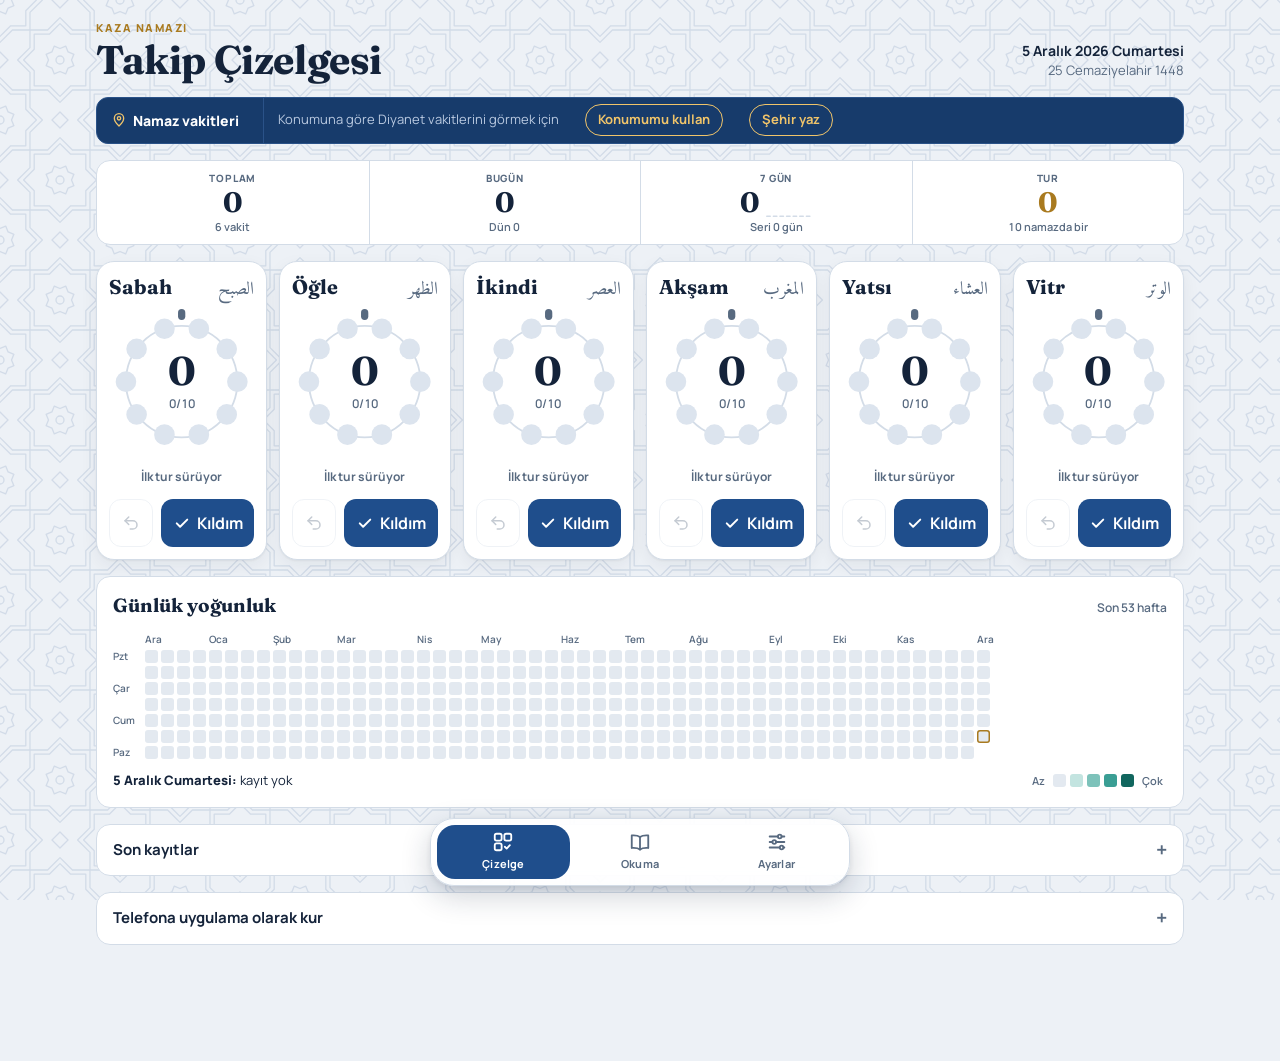
==== index.html @ 29c16f35 "Kaza namazı ve okuma takip çizelgesi (PWA) Vakit kartları, tesbih turları, ısı haritası, Diyanet vak" ====
<!doctype html>
<html lang="tr">
<head>
<meta charset="utf-8">
<meta name="viewport" content="width=device-width, initial-scale=1, viewport-fit=cover">
<link rel="manifest" href="manifest.webmanifest">
<meta name="theme-color" content="#EDF1F6" media="(prefers-color-scheme: light)">
<meta name="theme-color" content="#0B1422" media="(prefers-color-scheme: dark)">
<link rel="icon" href="icons/icon-192.png">
<link rel="apple-touch-icon" href="icons/apple-touch-icon.png">
<meta name="mobile-web-app-capable" content="yes">
<meta name="apple-mobile-web-app-capable" content="yes">
<meta name="apple-mobile-web-app-status-bar-style" content="default">
<meta name="apple-mobile-web-app-title" content="Kaza Takip">
<style>
  :root { color-scheme: light; padding-top: env(safe-area-inset-top, 0px); padding-bottom: env(safe-area-inset-bottom, 0px); }
  body { margin: 0; }
  img { max-width: 100%; }
  [hidden] { display: none !important; }
</style>
</head>
<body><title>Takip Çizelgesi</title>
<meta name="claude:viewport-fit-sides" content="cover">
<link rel="preconnect" href="https://fonts.googleapis.com">
<link rel="preconnect" href="https://fonts.gstatic.com" crossorigin>
<link rel="stylesheet" href="https://fonts.googleapis.com/css2?family=Amiri:wght@400;700&family=Fraunces:opsz,wght@9..144,500;9..144,700&family=Manrope:wght@400;600;700;800&display=swap">
<style>
  /* Layout: Selçuklu yıldız örgülü zemin; başlık, vakit bandı, gösterge kutuları, vakit kartları, takvim ısı haritası. */
  :root {
    --bg: #EDF1F6;
    --surface: #FFFFFF;
    --ink: #14233A;
    --muted: #586A80;
    --line: #D3DCE7;
    --lapis: #1F4E8C;
    --on-lapis: #FFFFFF;
    --turq: #17867C;
    --gold: #A97A1F;
    --gold-soft: #F5EAD1;
    --bead: #DCE4EE;
    --danger: #B3362B;
    --motif: rgba(31, 78, 140, .13);
    --band-bg: #173B6B;
    --band-fg: #FFFFFF;
    --band-muted: #B9C9E0;
    --band-accent: #F0C46A;
    --band-line: #2A5288;
    --band-warn: #FFB4A8;
    --h0: #E3E9F0;
    --h1: #C3E4E0;
    --h2: #7DC2BA;
    --h3: #3A9E94;
    --h4: #11665E;
    --shadow: 0 1px 2px rgba(20, 35, 58, .06), 0 6px 18px rgba(20, 35, 58, .06);
    --nav-bg: rgba(255, 255, 255, .86);
    --nav-shadow: 0 10px 30px rgba(20, 35, 58, .20), 0 2px 6px rgba(20, 35, 58, .08);
    --f-display: "Fraunces", Georgia, "Times New Roman", serif;
    --f-body: "Manrope", system-ui, -apple-system, "Segoe UI", Roboto, sans-serif;
    --f-ar: "Amiri", "Geeza Pro", "Traditional Arabic", serif;
  }
  @media (prefers-color-scheme: dark) {
    :root:not([data-theme="light"]) {
      --bg: #0B1422; --surface: #132038; --ink: #E7EDF5; --muted: #93A4BA; --line: #243451;
      --lapis: #78A6EA; --on-lapis: #0B1422; --turq: #4CC3B5; --gold: #E3B65C; --gold-soft: #3A2E15;
      --bead: #223150; --danger: #F07A6E; --motif: rgba(227, 182, 92, .10);
      --band-bg: #0F1D33; --band-fg: #E7EDF5; --band-muted: #93A4BA; --band-accent: #E3B65C; --band-line: #243451; --band-warn: #F49A8F;
      --h0: #1A2943; --h1: #1D4A55; --h2: #26727A; --h3: #3A9E9C; --h4: #5FD6C7;
      --shadow: 0 1px 2px rgba(0,0,0,.3);
      --nav-bg: rgba(19, 32, 56, .88); --nav-shadow: 0 10px 30px rgba(0, 0, 0, .55);
      color-scheme: dark;
    }
  }
  :root[data-theme="dark"] {
    --bg: #0B1422; --surface: #132038; --ink: #E7EDF5; --muted: #93A4BA; --line: #243451;
    --lapis: #78A6EA; --on-lapis: #0B1422; --turq: #4CC3B5; --gold: #E3B65C; --gold-soft: #3A2E15;
    --bead: #223150; --danger: #F07A6E; --motif: rgba(227, 182, 92, .10);
    --band-bg: #0F1D33; --band-fg: #E7EDF5; --band-muted: #93A4BA; --band-accent: #E3B65C; --band-line: #243451; --band-warn: #F49A8F;
    --h0: #1A2943; --h1: #1D4A55; --h2: #26727A; --h3: #3A9E9C; --h4: #5FD6C7;
    --shadow: 0 1px 2px rgba(0,0,0,.3);
    --nav-bg: rgba(19, 32, 56, .88); --nav-shadow: 0 10px 30px rgba(0, 0, 0, .55);
    color-scheme: dark;
  }

  * { box-sizing: border-box; }
  html, body { background: var(--bg); }
  body {
    color: var(--ink);
    font-family: var(--f-body);
    font-size: 15px;
    line-height: 1.5;
    -webkit-tap-highlight-color: transparent;
  }
  /* Selçuklu sekiz kollu yıldız örgüsü: desen maske, rengi tema token'ından gelir */
  body::after {
    content: "";
    position: fixed;
    inset: 0;
    z-index: 0;
    pointer-events: none;
    background: var(--motif);
    -webkit-mask-image: url("data:image/svg+xml,%3Csvg xmlns='http://www.w3.org/2000/svg' width='120' height='120' viewBox='0 0 120 120'%3E%3Cdefs%3E%3Cg fill='none' stroke='%23000' stroke-width='1.3' stroke-linejoin='round'%3E%3Cg id='s'%3E%3Cpath d='M42.4 0L30 12.4L30 30L12.4 30L0 42.4L-12.4 30L-30 30L-30 12.4L-42.4 0L-30 -12.4L-30 -30L-12.4 -30L0 -42.4L12.4 -30L30 -30L30 -12.4Z'/%3E%3Cpath d='M36.4 0L25.8 10.7L25.8 25.8L10.7 25.8L0 36.4L-10.7 25.8L-25.8 25.8L-25.8 10.7L-36.4 0L-25.8 -10.7L-25.8 -25.8L-10.7 -25.8L0 -36.4L10.7 -25.8L25.8 -25.8L25.8 -10.7Z'/%3E%3Cpath d='M13.9 5.7L8.1 8.1L5.7 13.9L0 11.5L-5.7 13.9L-8.1 8.1L-13.9 5.7L-11.5 0L-13.9 -5.7L-8.1 -8.1L-5.7 -13.9L0 -11.5L5.7 -13.9L8.1 -8.1L13.9 -5.7L11.5 0Z'/%3E%3Ccircle r='4'/%3E%3C/g%3E%3Cpath id='c' d='M0 -8L8 0L0 8L-8 0Z'/%3E%3C/g%3E%3C/defs%3E%3Cg fill='none' stroke='%23000' stroke-width='1.3' stroke-linejoin='round'%3E%3Cuse href='%23s' x='60' y='60'/%3E%3Cuse href='%23s' x='0' y='0'/%3E%3Cuse href='%23s' x='120' y='0'/%3E%3Cuse href='%23s' x='0' y='120'/%3E%3Cuse href='%23s' x='120' y='120'/%3E%3Cuse href='%23c' x='60' y='0'/%3E%3Cuse href='%23c' x='0' y='60'/%3E%3Cuse href='%23c' x='120' y='60'/%3E%3Cuse href='%23c' x='60' y='120'/%3E%3C/g%3E%3C/svg%3E");
    mask-image: url("data:image/svg+xml,%3Csvg xmlns='http://www.w3.org/2000/svg' width='120' height='120' viewBox='0 0 120 120'%3E%3Cdefs%3E%3Cg fill='none' stroke='%23000' stroke-width='1.3' stroke-linejoin='round'%3E%3Cg id='s'%3E%3Cpath d='M42.4 0L30 12.4L30 30L12.4 30L0 42.4L-12.4 30L-30 30L-30 12.4L-42.4 0L-30 -12.4L-30 -30L-12.4 -30L0 -42.4L12.4 -30L30 -30L30 -12.4Z'/%3E%3Cpath d='M36.4 0L25.8 10.7L25.8 25.8L10.7 25.8L0 36.4L-10.7 25.8L-25.8 25.8L-25.8 10.7L-36.4 0L-25.8 -10.7L-25.8 -25.8L-10.7 -25.8L0 -36.4L10.7 -25.8L25.8 -25.8L25.8 -10.7Z'/%3E%3Cpath d='M13.9 5.7L8.1 8.1L5.7 13.9L0 11.5L-5.7 13.9L-8.1 8.1L-13.9 5.7L-11.5 0L-13.9 -5.7L-8.1 -8.1L-5.7 -13.9L0 -11.5L5.7 -13.9L8.1 -8.1L13.9 -5.7L11.5 0Z'/%3E%3Ccircle r='4'/%3E%3C/g%3E%3Cpath id='c' d='M0 -8L8 0L0 8L-8 0Z'/%3E%3C/g%3E%3C/defs%3E%3Cg fill='none' stroke='%23000' stroke-width='1.3' stroke-linejoin='round'%3E%3Cuse href='%23s' x='60' y='60'/%3E%3Cuse href='%23s' x='0' y='0'/%3E%3Cuse href='%23s' x='120' y='0'/%3E%3Cuse href='%23s' x='0' y='120'/%3E%3Cuse href='%23s' x='120' y='120'/%3E%3Cuse href='%23c' x='60' y='0'/%3E%3Cuse href='%23c' x='0' y='60'/%3E%3Cuse href='%23c' x='120' y='60'/%3E%3Cuse href='%23c' x='60' y='120'/%3E%3C/g%3E%3C/svg%3E");
    -webkit-mask-size: 120px 120px;
    mask-size: 120px 120px;
    -webkit-mask-repeat: repeat;
    mask-repeat: repeat;
  }
  .wrap {
    position: relative;
    z-index: 1;
    max-width: 1120px;
    margin: 0 auto;
    padding-block: 20px calc(116px + env(safe-area-inset-bottom, 0px));
    padding-left: max(16px, env(safe-area-inset-left, 0px));
    padding-right: max(16px, env(safe-area-inset-right, 0px));
    display: grid;
    gap: 16px;
  }
  .screen { display: grid; gap: 16px; min-width: 0; animation: screenIn .22s ease-out; }
  @keyframes screenIn { from { opacity: 0; transform: translateY(6px); } to { opacity: 1; transform: none; } }
  .sheet {
    background: var(--surface);
    border: 1px solid var(--line);
    border-radius: 16px;
    padding: 16px;
    display: grid;
    gap: 12px;
    min-width: 0;
  }
  .grp { margin: 6px 4px -4px; font-size: 12px; font-weight: 800; letter-spacing: .1em; text-transform: uppercase; color: var(--muted); }

  /* Okuma */
  .rd-stack { display: grid; gap: 16px; min-width: 0; }
  .rd-hero-top { display: flex; justify-content: space-between; align-items: center; gap: 8px; flex-wrap: wrap; }
  .rd-hero .pill { background: transparent; color: var(--band-accent); box-shadow: inset 0 0 0 1px var(--band-accent); }
  .rd-hero .pill.behind { color: var(--band-warn); box-shadow: inset 0 0 0 1px var(--band-warn); }
  .back {
    justify-self: start; display: inline-flex; align-items: center; gap: 4px;
    min-height: 40px; padding: 0 4px; margin-bottom: -8px;
    background: transparent; border: 0; color: var(--lapis); font-weight: 700; font-size: 15px;
  }
  .back svg { width: 18px; height: 18px; }
  .rd-cards { display: grid; gap: 12px; }
  @media (min-width: 720px) { .rd-cards { grid-template-columns: repeat(2, minmax(0, 1fr)); } }
  .rd-card {
    width: 100%; text-align: left;
    background: var(--surface); border: 1px solid var(--line); border-radius: 16px;
    padding: 14px 16px; display: grid; gap: 8px; box-shadow: var(--shadow); min-width: 0;
  }
  .rd-card .head { display: flex; justify-content: space-between; align-items: center; gap: 8px; min-width: 0; }
  .rd-card .name { font-family: var(--f-display); font-weight: 700; font-size: 18px; overflow: hidden; text-overflow: ellipsis; white-space: nowrap; min-width: 0; }
  .rd-card .today { font-weight: 800; font-size: 15px; }
  .rd-card .today.ok { color: var(--turq); }
  .rd-card .meta { font-size: 12px; color: var(--muted); font-weight: 600; font-variant-numeric: tabular-nums; }
  .pill.sm { font-size: 11px; padding: 3px 9px; }
  .rd-new { justify-content: center; min-height: 50px; }
  .top .pill { align-self: center; }
  .pill { display: inline-flex; align-items: center; gap: 6px; font-size: 12px; font-weight: 800; padding: 5px 11px; border-radius: 999px; background: var(--gold-soft); color: var(--gold); white-space: nowrap; }
  .pill.behind { background: transparent; color: var(--danger); box-shadow: inset 0 0 0 1px var(--danger); }
  .form-grid { display: grid; grid-template-columns: repeat(2, minmax(0, 1fr)); gap: 10px; }
  .form-grid .wide { grid-column: 1 / -1; }
  .field { display: grid; gap: 4px; font-size: 12px; font-weight: 700; color: var(--muted); min-width: 0; }
  .field .text-input { width: 100%; }
  .calc { margin: 0; font-size: 14px; }
  .calc b { font-family: var(--f-display); font-size: 18px; color: var(--gold); }
  .rd-hero {
    background: var(--band-bg);
    color: var(--band-fg);
    border: 1px solid var(--band-line);
    border-radius: 18px;
    padding: 18px;
    display: grid;
    gap: 4px;
  }
  .rd-hero .lbl { font-size: 11px; font-weight: 800; letter-spacing: .12em; text-transform: uppercase; color: var(--band-muted); }
  .rd-big { display: flex; align-items: baseline; gap: 8px; }
  .rd-big span { font-family: var(--f-display); font-weight: 700; font-size: 56px; line-height: 1; color: var(--band-accent); font-variant-numeric: tabular-nums; }
  .rd-big small { font-size: 16px; font-weight: 700; color: var(--band-fg); }
  .rd-sub { font-size: 13px; color: var(--band-muted); font-weight: 600; }
  .rd-prog-head { display: flex; justify-content: space-between; align-items: baseline; font-variant-numeric: tabular-nums; }
  .rd-prog-head b { font-family: var(--f-display); font-size: 22px; }
  .rd-prog-head #rdPct { font-weight: 800; color: var(--turq); }
  .bar { height: 10px; border-radius: 999px; background: var(--bead); overflow: hidden; }
  .bar span { display: block; height: 100%; width: 0; background: var(--turq); border-radius: 999px; transition: width .4s; }
  .rd-facts { display: grid; grid-template-columns: repeat(3, minmax(0, 1fr)); gap: 8px; }
  .rd-facts > div { display: grid; gap: 1px; min-width: 0; }
  .rd-facts .lbl { font-size: 11px; font-weight: 800; letter-spacing: .08em; text-transform: uppercase; color: var(--muted); }
  .rd-facts b { font-family: var(--f-display); font-size: 22px; line-height: 1.1; font-variant-numeric: tabular-nums; }
  .rd-facts .foot { font-size: 12px; color: var(--muted); font-weight: 600; }
  .rd-log { display: grid; grid-template-columns: 44px minmax(0, 1fr) 44px auto; gap: 8px; }
  .step { min-height: 48px; border: 1px solid var(--line); border-radius: 12px; background: transparent; font-size: 22px; font-weight: 700; color: var(--ink); }
  .rd-num { text-align: center; font-weight: 800; font-size: 20px; min-height: 48px; font-variant-numeric: tabular-nums; }
  .rd-add { min-height: 48px; padding: 0 18px; }
  .rd-chart { width: 100%; height: auto; display: block; overflow: visible; }
  .rd-chart .ax { fill: var(--muted); font-size: 9px; font-family: var(--f-body); font-weight: 600; }
  .rd-chart .ax.now { fill: var(--ink); font-weight: 800; }
  .rd-chart .gl { stroke: var(--line); stroke-width: 1; }
  .rd-chart .plan { stroke: var(--gold); stroke-width: 1.5; stroke-dasharray: 4 3; }
  .rd-chart .plan-t { fill: var(--gold); font-size: 9px; font-weight: 800; font-family: var(--f-body); }
  .rd-chart .ok { fill: var(--turq); }
  .rd-chart .lo { fill: var(--h2); }
  .rd-chart .z { fill: var(--line); }
  .rd-chart .hit { fill: transparent; cursor: pointer; }
  .rd-chart .hit.sel { fill: var(--bead); opacity: .5; }
  .table-wrap { overflow-x: auto; }
  .rd-table { width: 100%; border-collapse: collapse; font-size: 14px; font-variant-numeric: tabular-nums; }
  .rd-table th { text-align: left; font-size: 11px; font-weight: 800; letter-spacing: .08em; text-transform: uppercase; color: var(--muted); padding: 0 8px 8px 0; }
  .rd-table td { padding: 9px 8px 9px 0; border-top: 1px solid var(--line); white-space: nowrap; }
  .rd-table td.num, .rd-table th.num { text-align: right; }
  .rd-table .st-ok { color: var(--turq); font-weight: 800; }
  .rd-table .st-lo { color: var(--danger); font-weight: 700; }
  .rd-table .st-now { color: var(--muted); font-weight: 700; }
  .rd-table tr.today td { font-weight: 700; }

  .tur-now { display: flex; align-items: baseline; gap: 10px; }
  .tur-now .big { font-family: var(--f-display); font-weight: 700; font-size: 44px; line-height: 1; color: var(--gold); font-variant-numeric: tabular-nums; }

  /* Yüzen alt gezinme */
  .nav {
    position: fixed;
    z-index: 30;
    left: 50%;
    bottom: calc(14px + env(safe-area-inset-bottom, 0px));
    transform: translateX(-50%);
    width: min(calc(100% - 32px), 420px);
    display: flex;
    gap: 4px;
    padding: 6px;
    background: var(--nav-bg);
    border: 1px solid var(--line);
    border-radius: 24px;
    box-shadow: var(--nav-shadow);
    -webkit-backdrop-filter: blur(16px) saturate(1.4);
    backdrop-filter: blur(16px) saturate(1.4);
  }
  .nav button {
    flex: 1 1 0;
    min-width: 0;
    min-height: 54px;
    display: grid;
    justify-items: center;
    align-content: center;
    gap: 3px;
    padding: 6px 2px;
    border: 0;
    border-radius: 18px;
    background: transparent;
    color: var(--muted);
    font-size: 11px;
    font-weight: 700;
    letter-spacing: .02em;
    transition: background .2s, color .2s;
  }
  .nav button svg { width: 22px; height: 22px; }
  .nav button[aria-current="page"] { background: var(--lapis); color: var(--on-lapis); }
  button { font: inherit; color: inherit; cursor: pointer; touch-action: manipulation; }
  button:focus-visible, textarea:focus-visible, input:focus-visible, summary:focus-visible {
    outline: 2px solid var(--lapis); outline-offset: 2px;
  }

  /* Başlık */
  .top { display: flex; align-items: flex-end; justify-content: space-between; gap: 8px 16px; flex-wrap: wrap; }
  .eyebrow { display: block; font-size: 11px; font-weight: 800; letter-spacing: .14em; text-transform: uppercase; color: var(--gold); }
  h1 {
    font-family: var(--f-display);
    font-weight: 700;
    font-size: clamp(28px, 7vw, 40px);
    line-height: 1.05;
    letter-spacing: -0.01em;
    margin: 2px 0 0;
    text-wrap: balance;
  }
  .dates { display: grid; justify-items: end; text-align: right; gap: 0; }
  .dates .g { font-weight: 700; font-size: 14px; }
  .dates .h { font-size: 13px; color: var(--muted); }
  @media (max-width: 480px) { .dates { justify-items: start; text-align: left; } }

  /* Vakit bandı */
  .ticker {
    display: grid;
    grid-template-columns: auto minmax(0, 1fr);
    align-items: stretch;
    background: var(--band-bg);
    color: var(--band-fg);
    border: 1px solid var(--band-line);
    border-radius: 12px;
    overflow: hidden;
    min-height: 46px;
  }
  .tk-lead {
    display: flex; align-items: center; gap: 10px;
    padding: 8px 12px;
    border-right: 1px solid var(--band-line);
    min-width: 0;
  }
  .tk-place {
    display: inline-flex; align-items: center; gap: 6px;
    background: transparent; border: 0; padding: 4px 2px;
    color: var(--band-fg); font-weight: 800; font-size: 14px;
    max-width: 160px;
  }
  .tk-place span { overflow: hidden; text-overflow: ellipsis; white-space: nowrap; }
  .tk-place svg { width: 16px; height: 16px; flex: none; color: var(--band-accent); }
  .tk-next { font-size: 13px; font-weight: 700; color: var(--band-accent); white-space: nowrap; font-variant-numeric: tabular-nums; }
  .tk-track { position: relative; overflow: hidden; display: flex; align-items: center; min-width: 0; }
  .tk-run { display: inline-flex; align-items: center; gap: 26px; padding: 0 14px; white-space: nowrap; font-size: 14px; }
  .tk-run.anim { animation: marquee var(--tk-dur, 40s) linear infinite; }
  .ticker:hover .tk-run.anim, .ticker:focus-within .tk-run.anim { animation-play-state: paused; }
  .tk-item { font-variant-numeric: tabular-nums; }
  .tk-item b { font-weight: 700; color: var(--band-muted); margin-right: 6px; }
  .tk-item.past { opacity: .55; }
  .tk-item.next { color: var(--band-accent); }
  .tk-item.next b { color: var(--band-accent); }
  .tk-dot { width: 4px; height: 4px; border-radius: 50%; background: var(--band-muted); opacity: .6; flex: none; }
  .tk-msg { color: var(--band-muted); font-size: 13px; white-space: normal; padding: 6px 0; }
  .tk-btn {
    min-height: 32px; padding: 0 12px; border-radius: 999px;
    border: 1px solid var(--band-accent); background: transparent; color: var(--band-accent);
    font-weight: 700; font-size: 13px; white-space: nowrap;
  }
  @keyframes marquee { from { transform: translateX(0); } to { transform: translateX(-50%); } }
  @media (max-width: 560px) {
    .ticker { grid-template-columns: minmax(0, 1fr); }
    .tk-lead { border-right: 0; border-bottom: 1px solid var(--band-line); justify-content: space-between; }
    .tk-track { min-height: 38px; }
  }
  .tk-form {
    display: flex; flex-wrap: wrap; gap: 8px; align-items: center;
    background: var(--surface); border: 1px solid var(--line); border-radius: 12px; padding: 12px;
  }
  .tk-form .or { color: var(--muted); font-size: 13px; }
  .text-input {
    flex: 1 1 160px; min-width: 0; min-height: 44px; padding: 0 12px;
    font: inherit; color: var(--ink); background: var(--bg);
    border: 1px solid var(--line); border-radius: 10px;
  }

  /* Gösterge kutuları */
  /* Tek satırlık gösterge şeridi */
  .kpis {
    display: grid;
    grid-template-columns: repeat(4, minmax(0, 1fr));
    background: var(--surface);
    border: 1px solid var(--line);
    border-radius: 14px;
    overflow: hidden;
  }
  .kpi { padding: 10px 8px 9px; display: grid; gap: 2px; min-width: 0; text-align: center; justify-items: center; }
  .kpi + .kpi { border-left: 1px solid var(--line); }
  .kpi .lbl { font-size: 10px; font-weight: 800; letter-spacing: .08em; text-transform: uppercase; color: var(--muted); white-space: nowrap; }
  .kpi .mid { display: flex; align-items: flex-end; justify-content: center; gap: 6px; }
  .kpi .val { font-family: var(--f-display); font-weight: 700; font-size: clamp(20px, 5.6vw, 28px); line-height: 1.05; font-variant-numeric: tabular-nums; }
  .kpi.gold .val { color: var(--gold); }
  .kpi .foot { font-size: 11px; color: var(--muted); font-weight: 600; font-variant-numeric: tabular-nums; white-space: nowrap; overflow: hidden; text-overflow: ellipsis; max-width: 100%; }
  .spark { width: 46px; height: 20px; flex: none; overflow: visible; }
  @media (max-width: 520px) { .spark { display: none; } }
  .date-field { max-width: 260px; }
  .spark .b { fill: var(--h2); }
  .spark .b.today { fill: var(--turq); }
  .spark .z { fill: var(--line); }

  /* Vakit kartları */
  .grid { display: grid; grid-template-columns: repeat(2, minmax(0, 1fr)); gap: 12px; }
  @media (min-width: 720px) { .grid { grid-template-columns: repeat(3, minmax(0, 1fr)); } }
  @media (min-width: 1060px) { .grid { grid-template-columns: repeat(6, minmax(0, 1fr)); } }

  .card {
    background: var(--surface);
    border: 1px solid var(--line);
    border-radius: 18px;
    padding: 14px 12px 12px;
    display: grid;
    gap: 10px;
    box-shadow: var(--shadow);
    min-width: 0;
    transition: border-color .3s;
  }
  .card.done { border-color: var(--gold); }
  .card-head { display: flex; align-items: baseline; justify-content: space-between; gap: 6px; }
  .card h2 { margin: 0; font-family: var(--f-display); font-weight: 700; font-size: 20px; line-height: 1.1; }
  .ar { font-family: var(--f-ar); font-size: 18px; color: var(--muted); line-height: 1; }

  .ring { position: relative; width: 100%; max-width: 150px; aspect-ratio: 1; margin: 0 auto; }
  .ring svg { width: 100%; height: 100%; display: block; overflow: visible; }
  .ring .thread { fill: none; stroke: var(--line); stroke-width: 1.5; }
  .ring .bead { fill: var(--bead); transition: fill .25s; transform-box: fill-box; transform-origin: center; }
  .ring .bead.on { fill: var(--turq); }
  .card.done .ring .bead { fill: var(--gold); }
  .ring .track { fill: none; stroke: var(--bead); stroke-width: 9; }
  .ring .arc { fill: none; stroke: var(--turq); stroke-width: 9; stroke-linecap: round; transition: stroke-dasharray .3s; }
  .card.done .ring .arc { stroke: var(--gold); }
  .ring .imame { fill: var(--muted); }
  .card.done .ring .imame { fill: var(--gold); }
  .center {
    position: absolute; inset: 0;
    display: grid; place-content: center; text-align: center;
    pointer-events: none;
  }
  .num { font-family: var(--f-display); font-weight: 700; font-size: clamp(30px, 9vw, 40px); line-height: 1; font-variant-numeric: tabular-nums; }
  .card.done .num { color: var(--gold); }
  .sub { font-size: 12px; color: var(--muted); font-weight: 600; font-variant-numeric: tabular-nums; margin-top: 4px; }
  .card.done .sub { color: var(--gold); }

  .tours { display: flex; align-items: center; justify-content: center; gap: 6px; min-height: 24px; font-size: 12px; font-weight: 700; color: var(--muted); text-align: center; }
  .tours.has { color: var(--gold); }
  .tours svg { width: 20px; height: 20px; flex: none; }
  .seal-bg { fill: var(--gold); }
  .seal-check { fill: none; stroke: var(--surface); stroke-width: 2.4; stroke-linecap: round; stroke-linejoin: round; }

  .actions { display: grid; grid-template-columns: 44px minmax(0, 1fr); gap: 8px; }
  .add {
    min-height: 48px;
    border: 0;
    border-radius: 12px;
    background: var(--lapis);
    color: var(--on-lapis);
    font-weight: 700;
    font-size: 16px;
    display: inline-flex; align-items: center; justify-content: center; gap: 6px;
    transition: transform .08s;
  }
  .add:active { transform: scale(.97); }
  .add svg { width: 18px; height: 18px; }
  .undo {
    min-height: 48px;
    border: 1px solid var(--line);
    border-radius: 12px;
    background: transparent;
    color: var(--muted);
    display: grid; place-items: center;
  }
  .undo:disabled { opacity: .35; cursor: default; }
  .undo svg { width: 18px; height: 18px; }

  .ring.pulse { animation: pulse .7s ease-out; }
  .bead.pop { animation: pop .35s ease-out; }
  @keyframes pulse { 0% { transform: scale(1); } 40% { transform: scale(1.07); } 100% { transform: scale(1); } }
  @keyframes pop { 0% { transform: scale(1); } 50% { transform: scale(1.5); } 100% { transform: scale(1); } }

  /* Isı haritası */
  .heat {
    background: var(--surface);
    border: 1px solid var(--line);
    border-radius: 14px;
    padding: 14px 16px 16px;
    display: grid;
    gap: 12px;
    min-width: 0;
  }
  .sec-head { display: flex; justify-content: space-between; align-items: baseline; gap: 8px; flex-wrap: wrap; }
  .sec-head h3 { margin: 0; font-family: var(--f-display); font-size: 19px; font-weight: 700; }
  .sec-head .hint { color: var(--muted); font-size: 12px; font-weight: 600; }
  .heat-body { display: grid; grid-template-columns: 28px minmax(0, 1fr); gap: 4px; }
  .heat-days { display: grid; grid-template-rows: 16px repeat(7, 13px); row-gap: 3px; font-size: 10px; color: var(--muted); font-weight: 600; }
  .heat-days span { line-height: 13px; }
  .heat-main { min-width: 0; display: grid; grid-template-rows: 16px auto; row-gap: 3px; }
  .heat-months { display: grid; column-gap: 3px; font-size: 10px; color: var(--muted); font-weight: 600; }
  .heat-months span { white-space: nowrap; line-height: 16px; }
  .heat-grid { display: grid; grid-template-rows: repeat(7, 13px); grid-auto-flow: column; gap: 3px; touch-action: manipulation; }
  .hc { width: 13px; height: 13px; border-radius: 3px; background: var(--h0); cursor: pointer; }
  .hc.l1 { background: var(--h1); }
  .hc.l2 { background: var(--h2); }
  .hc.l3 { background: var(--h3); }
  .hc.l4 { background: var(--h4); }
  .hc.future { visibility: hidden; }
  .hc.today { box-shadow: inset 0 0 0 1.5px var(--gold); }
  .hc.sel { box-shadow: inset 0 0 0 2px var(--ink); }
  .heat-foot { display: flex; justify-content: space-between; align-items: center; gap: 10px 16px; flex-wrap: wrap; }
  .heat-detail { font-size: 13px; min-width: 0; flex: 1 1 220px; }
  .heat-detail b { font-weight: 800; }
  .heat-detail .by { color: var(--muted); }
  .legend { display: flex; align-items: center; gap: 4px; font-size: 11px; color: var(--muted); font-weight: 600; }
  .legend .hc { cursor: default; }
  .legend .lt { margin: 0 4px; }
  .more > summary { cursor: pointer; color: var(--muted); font-size: 13px; font-weight: 700; }
  .more[open] > summary { margin-bottom: 8px; }
  .more > .body { display: grid; gap: 8px; }
  .log { list-style: none; margin: 0; padding: 0; display: grid; }
  .log li {
    display: flex; justify-content: space-between; gap: 12px;
    padding: 8px 0; border-top: 1px solid var(--line);
    font-variant-numeric: tabular-nums; font-size: 14px;
  }
  .log li:first-child { border-top: 0; }
  .log time { color: var(--muted); font-size: 13px; }
  .empty { color: var(--muted); font-size: 14px; margin: 0; }

  /* Alt bölümler */
  .panel {
    background: var(--surface);
    border: 1px solid var(--line);
    border-radius: 14px;
  }
  .panel > summary {
    list-style: none;
    padding: 14px 16px;
    font-weight: 700;
    display: flex; justify-content: space-between; align-items: center; gap: 8px;
    cursor: pointer;
  }
  .panel > summary::-webkit-details-marker { display: none; }
  .panel > summary::after { content: "+"; font-size: 20px; color: var(--muted); line-height: 1; }
  .panel[open] > summary::after { content: "–"; }
  .panel-body { padding: 0 16px 16px; display: grid; gap: 12px; }
  .hint { color: var(--muted); font-size: 13px; margin: 0; }
  .sum-note { font-weight: 600; color: var(--muted); font-size: 13px; margin-left: auto; margin-right: 8px; }

  .row { display: flex; flex-wrap: wrap; gap: 8px; align-items: center; }
  .btn {
    min-height: 44px; padding: 0 14px;
    border-radius: 10px; border: 1px solid var(--line);
    background: transparent; font-weight: 600;
    display: inline-flex; align-items: center; gap: 8px;
  }
  .btn svg { width: 18px; height: 18px; flex: none; }
  .btn.primary { background: var(--lapis); color: var(--on-lapis); border-color: var(--lapis); }
  .btn.danger { color: var(--danger); border-color: var(--danger); }
  .btn.danger-fill { background: var(--danger); color: var(--surface); border-color: var(--danger); }
  .chip {
    min-height: 40px; min-width: 52px; padding: 0 12px;
    border-radius: 999px; border: 1px solid var(--line);
    background: transparent; font-weight: 700; font-variant-numeric: tabular-nums;
  }
  .chip[aria-pressed="true"] { background: var(--lapis); color: var(--on-lapis); border-color: var(--lapis); }
  .num-input {
    width: 96px; min-height: 44px; padding: 0 12px;
    font: inherit; font-weight: 700; font-variant-numeric: tabular-nums;
    color: var(--ink); background: var(--bg);
    border: 1px solid var(--line); border-radius: 10px;
  }
  textarea {
    width: 100%; min-height: 96px; resize: vertical;
    font: 12px/1.4 ui-monospace, "SF Mono", Menlo, Consolas, monospace;
    color: var(--ink); background: var(--bg);
    border: 1px solid var(--line); border-radius: 10px; padding: 10px;
  }
  .sep { border: 0; border-top: 1px solid var(--line); margin: 4px 0; }
  .sub-h { font-weight: 700; margin: 0; }
  .confirm {
    display: flex; flex-wrap: wrap; gap: 8px; align-items: center;
    background: var(--gold-soft); border-radius: 10px; padding: 12px;
  }
  .confirm p { margin: 0; flex-basis: 100%; font-weight: 600; }
  .confirm.warn { background: transparent; padding: 0; }
  .confirm.warn p { color: var(--danger); }

  .install ol { margin: 0; padding-left: 20px; display: grid; gap: 4px; }

  /* Bildirim */
  .toast {
    position: fixed;
    left: 50%;
    bottom: calc(92px + env(safe-area-inset-bottom, 0px));
    transform: translate(-50%, 20px);
    opacity: 0;
    background: var(--ink);
    color: var(--bg);
    padding: 11px 16px;
    border-radius: 999px;
    font-weight: 600;
    font-size: 14px;
    max-width: calc(100% - 32px);
    text-align: center;
    pointer-events: none;
    transition: opacity .2s, transform .2s;
    z-index: 20;
  }
  .toast.show { opacity: 1; transform: translate(-50%, 0); }

  @media (prefers-reduced-motion: reduce) {
    .ring.pulse, .bead.pop { animation: none; }
    .add, .ring .arc { transition: none; }
    .tk-run.anim { animation: none; }
    .tk-track { overflow-x: auto; }
    .screen { animation: none; }
    .nav button { transition: none; }
  }
</style>

<main class="wrap">
 <section class="screen" data-screen="cizelge">
  <header class="top">
    <div>
      <span class="eyebrow">Kaza namazı</span>
      <h1>Takip Çizelgesi</h1>
    </div>
    <div class="dates">
      <span class="g" id="dateG"></span>
      <span class="h" id="dateH"></span>
    </div>
  </header>

  <section class="ticker" aria-label="Namaz vakitleri">
    <div class="tk-lead">
      <button class="tk-place" id="tkPlace" type="button" aria-label="Konumu değiştir">
        <svg viewBox="0 0 24 24" fill="none" stroke="currentColor" stroke-width="2" stroke-linecap="round" stroke-linejoin="round" aria-hidden="true"><path d="M12 21s-7-6.2-7-11.5A7 7 0 0 1 19 9.5C19 14.8 12 21 12 21Z"/><circle cx="12" cy="9.5" r="2.5"/></svg>
        <span id="tkPlaceTxt">Namaz vakitleri</span>
      </button>
      <span class="tk-next" id="tkNext"></span>
    </div>
    <div class="tk-track"><div class="tk-run" id="tkRun"></div></div>
  </section>
  <div class="tk-form" id="tkForm" hidden>
    <button class="btn primary" id="geoBtn" type="button">Konumumu kullan</button>
    <span class="or">veya</span>
    <input class="text-input" id="cityInput" type="text" placeholder="Şehir yaz, örn. Konya" autocomplete="address-level2">
    <button class="btn" id="citySave" type="button">Kaydet</button>
  </div>

  <section class="kpis" aria-label="Özet">
    <div class="kpi">
      <span class="lbl">Toplam</span>
      <div class="mid"><span class="val" id="kTotal">0</span></div>
      <span class="foot">6 vakit</span>
    </div>
    <div class="kpi">
      <span class="lbl">Bugün</span>
      <div class="mid"><span class="val" id="kToday">0</span></div>
      <span class="foot" id="kTodayFoot">Dün 0</span>
    </div>
    <div class="kpi">
      <span class="lbl">7 gün</span>
      <div class="mid"><span class="val" id="kWeek">0</span><svg class="spark" id="kSpark" viewBox="0 0 46 20" role="img" aria-label="Son 7 günün günlük sayıları"></svg></div>
      <span class="foot" id="kWeekFoot">Seri: 0 gün</span>
    </div>
    <div class="kpi gold">
      <span class="lbl">Tur</span>
      <div class="mid"><span class="val" id="kTours">0</span></div>
      <span class="foot"><span class="tur-n">10</span> namazda bir</span>
    </div>
  </section>

  <section class="grid" id="grid" aria-label="Vakitler"></section>

  <section class="heat" aria-label="Kaza takvimi">
    <div class="sec-head">
      <h3>Günlük yoğunluk</h3>
      <span class="hint" id="heatRange"></span>
    </div>
    <div class="heat-body">
      <div class="heat-days" aria-hidden="true"><span></span><span>Pzt</span><span></span><span>Çar</span><span></span><span>Cum</span><span></span><span>Paz</span></div>
      <div class="heat-main" id="heatMain">
        <div class="heat-months" id="heatMonths" aria-hidden="true"></div>
        <div class="heat-grid" id="heatGrid" role="img" aria-label="Günlere göre kılınan kaza sayısı"></div>
      </div>
    </div>
    <div class="heat-foot">
      <div class="heat-detail" id="heatDetail" aria-live="polite"></div>
      <div class="legend" aria-label="Renk ölçeği">
        <span class="lt">Az</span>
        <span class="hc" title="0"></span><span class="hc l1" title="1–2"></span><span class="hc l2" title="3–5"></span><span class="hc l3" title="6–9"></span><span class="hc l4" title="10 ve üstü"></span>
        <span class="lt">Çok</span>
      </div>
    </div>
  </section>

  <details class="panel">
    <summary>Son kayıtlar</summary>
    <div class="panel-body">
      <ul class="log" id="log"></ul>
      <p class="empty" id="logEmpty">Henüz kayıt yok.</p>
    </div>
  </details>

  <details class="panel install" id="installPanel" hidden>
    <summary>Telefona uygulama olarak kur</summary>
    <div class="panel-body">
      <div class="row" id="installBtnRow" hidden><button class="btn primary" id="installBtn" type="button">Şimdi yükle</button></div>
      <div>
        <b>iPhone (Safari)</b>
        <ol><li>Alttaki Paylaş düğmesine dokun.</li><li><b>Ana Ekrana Ekle</b>'yi seç.</li></ol>
      </div>
      <div>
        <b>Android (Chrome)</b>
        <ol><li>Sağ üstteki ⋮ menüyü aç.</li><li><b>Uygulamayı yükle</b> ya da <b>Ana ekrana ekle</b>'yi seç.</li></ol>
      </div>
    </div>
  </details>
 </section>

 <section class="screen" data-screen="okuma" hidden>
  <div class="rd-stack" id="rdList">
    <header class="top">
      <div>
        <span class="eyebrow">Okuma takibi</span>
        <h1>Okumalar</h1>
      </div>
    </header>
    <div class="rd-hero" id="rdSum">
      <div class="rd-hero-top"><span class="lbl" id="rdSumLbl">Bugün okunacak toplam</span></div>
      <div class="rd-big"><span id="rdSumLeft">0</span><small>sayfa</small></div>
      <span class="rd-sub" id="rdSumSub"></span>
    </div>
    <div class="rd-cards" id="rdCards"></div>
    <button class="btn primary rd-new" id="rdNewBtn" type="button">
      <svg viewBox="0 0 24 24" fill="none" stroke="currentColor" stroke-width="2.4" stroke-linecap="round" aria-hidden="true"><path d="M12 5v14M5 12h14"/></svg>
      Yeni okuma ekle
    </button>
  </div>

  <div class="rd-stack" id="rdSetup" hidden>
    <header class="top">
      <div>
        <span class="eyebrow">Okuma takibi</span>
        <h1 id="rdSetupTitle">Yeni okuma</h1>
      </div>
    </header>
    <div class="sheet">
      <div class="row" role="group" aria-label="Hazır hedefler">
        <button class="chip" type="button" data-preset="hatim">Hatim · 604 sayfa</button>
        <button class="chip" type="button" data-preset="cuz">1 cüz · 20 sayfa</button>
      </div>
      <div class="form-grid">
        <label class="field wide">Ne okuyacaksın?<input class="text-input" id="rdName" type="text" placeholder="örn. Kur'an-ı Kerim, Riyazü's-Salihin"></label>
        <label class="field">Toplam sayfa<input class="text-input" id="rdTotal" type="number" inputmode="numeric" min="1" placeholder="604"></label>
        <label class="field">Kaç günde?<input class="text-input" id="rdDays" type="number" inputmode="numeric" min="1" placeholder="30"></label>
        <label class="field wide date-field">Başlangıç tarihi<input class="text-input" id="rdStartDate" type="date"></label>
      </div>
      <p class="calc" id="rdPreview"></p>
      <div class="row">
        <button class="btn primary" id="rdStart" type="button">Okumayı başlat</button>
        <button class="btn" id="rdCancel" type="button">Vazgeç</button>
      </div>
    </div>
  </div>

  <div class="rd-stack" id="rdDetail" hidden>
    <button class="back" id="rdBack" type="button">
      <svg viewBox="0 0 24 24" fill="none" stroke="currentColor" stroke-width="2.4" stroke-linecap="round" stroke-linejoin="round" aria-hidden="true"><path d="m15 5-7 7 7 7"/></svg>
      Okumalar
    </button>
    <header class="top">
      <div>
        <span class="eyebrow">Okuma takibi</span>
        <h1 id="rdTitle">Okuma</h1>
      </div>
    </header>

    <div class="rd-hero">
      <div class="rd-hero-top">
        <span class="lbl" id="rdHeroLbl">Bugün okunacak</span>
        <span class="pill" id="rdStatus"></span>
      </div>
      <div class="rd-big"><span id="rdTodayLeft">0</span><small id="rdTodayUnit">sayfa</small></div>
      <span class="rd-sub" id="rdTodaySub"></span>
    </div>

    <div class="sheet">
      <div class="rd-prog-head"><span><b id="rdRead">0</b> / <span id="rdTotalTxt">0</span> sayfa</span><span id="rdPct">%0</span></div>
      <div class="bar"><span id="rdBar"></span></div>
      <div class="rd-facts">
        <div><span class="lbl">Kalan</span><b id="rdRemain">0</b><span class="foot">sayfa</span></div>
        <div><span class="lbl">Kalan gün</span><b id="rdDaysLeft">0</b><span class="foot" id="rdEndTxt"></span></div>
        <div><span class="lbl">Plan</span><b id="rdPlan">0</b><span class="foot">sayfa / gün</span></div>
      </div>
    </div>

    <div class="sheet">
      <p class="sub-h">Okuma ekle</p>
      <div class="rd-log">
        <button class="step" id="rdMinus" type="button" aria-label="Bir azalt">−</button>
        <input class="text-input rd-num" id="rdPages" type="number" inputmode="numeric" min="1" value="1" aria-label="Okunan sayfa sayısı">
        <button class="step" id="rdPlus" type="button" aria-label="Bir artır">+</button>
        <button class="btn primary rd-add" id="rdAdd" type="button">Okudum</button>
      </div>
      <label class="field date-field">Hangi gün okudun?<input class="text-input" id="rdDate" type="date"></label>
      <div class="row">
        <button class="chip" type="button" id="rdFill">Bugünkünü tamamla</button>
        <button class="btn" type="button" id="rdUndo">Son kaydı geri al</button>
      </div>
    </div>

    <div class="sheet">
      <div class="sec-head"><h3>Son 14 gün</h3><span class="hint">Kesik çizgi günlük plan</span></div>
      <svg class="rd-chart" id="rdChart" viewBox="0 0 320 150" role="img" aria-label="Son 14 günde okunan sayfa sayıları"></svg>
      <div class="heat-detail" id="rdChartDetail" aria-live="polite"></div>
    </div>

    <details class="panel">
      <summary>Günlük çizelge</summary>
      <div class="panel-body">
        <div class="table-wrap">
          <table class="rd-table">
            <thead><tr><th>Gün</th><th class="num">Okunan</th><th class="num">Hedef</th><th>Durum</th></tr></thead>
            <tbody id="rdRows"></tbody>
          </table>
        </div>
      </div>
    </details>

    <div class="row" id="rdGoalRow">
      <button class="btn" id="rdEdit" type="button">Hedefi düzenle</button>
      <button class="btn danger" id="rdDel" type="button">Okumayı sil</button>
    </div>
    <div class="confirm warn" id="rdDelConfirm" hidden>
      <p>Bu okuma ve bütün kayıtları silinecek. Emin misin?</p>
      <button class="btn danger-fill" id="rdDelYes" type="button">Evet, sil</button>
      <button class="btn" id="rdDelNo" type="button">Vazgeç</button>
    </div>
  </div>
 </section>

 <section class="screen" data-screen="ayarlar" hidden>
  <header class="top">
    <div>
      <span class="eyebrow">Tur ve yedek</span>
      <h1>Ayarlar</h1>
    </div>
  </header>

  <h3 class="grp">Tur</h3>
  <div class="sheet">
      <div class="tur-now"><span class="big tur-n">10</span><span class="hint">namazda bir tur tamamlanıyor</span></div>
      <p class="hint">Kaç namazda bir tur tamamlansın? Değiştirdiğinde kayıtların silinmez; turlar yeni sayıya göre yeniden hesaplanır.</p>
      <div class="row" id="turChips" role="group" aria-label="Hazır tur sayıları">
        <button class="chip" type="button" data-tur="10">10</button>
        <button class="chip" type="button" data-tur="33">33</button>
        <button class="chip" type="button" data-tur="40">40</button>
        <button class="chip" type="button" data-tur="100">100</button>
      </div>
      <div class="row">
        <label for="turInput" class="hint">Başka bir sayı:</label>
        <input class="num-input" id="turInput" type="number" inputmode="numeric" min="1" max="1000" step="1" placeholder="örn. 50">
        <button class="btn primary" id="turSave" type="button">Kaydet</button>
      </div>
  </div>

  <h3 class="grp">Yedekleme</h3>
  <div class="sheet">
      <p class="hint">Kaza ve okuma kayıtları sadece bu telefonda tutulur. Ara ara yedek dosyası al ve bir yere (Dosyalar, Drive, WhatsApp'ta kendine) kaydet. Yeni telefonda bu dosyayı yükleyince her şey geri gelir.</p>

      <p class="sub-h">Dışarı aktar</p>
      <div class="row">
        <button class="btn primary" id="exportFileBtn" type="button">
          <svg viewBox="0 0 24 24" fill="none" stroke="currentColor" stroke-width="2" stroke-linecap="round" stroke-linejoin="round" aria-hidden="true"><path d="M12 3v12"/><path d="m7 10 5 5 5-5"/><path d="M5 21h14"/></svg>
          Yedek dosyası al
        </button>
      </div>

  </div>

  <div class="sheet">
      <p class="sub-h">İçeri aktar</p>
      <div class="row">
        <button class="btn" id="importFileBtn" type="button">
          <svg viewBox="0 0 24 24" fill="none" stroke="currentColor" stroke-width="2" stroke-linecap="round" stroke-linejoin="round" aria-hidden="true"><path d="M12 21V9"/><path d="m7 14 5-5 5 5"/><path d="M5 3h14"/></svg>
          Yedek dosyası seç
        </button>
        <input type="file" id="importFile" accept=".json,application/json" hidden>
      </div>
      <div class="confirm" id="importConfirm" hidden>
        <p id="importMsg"></p>
        <button class="btn primary" id="importYes" type="button">Yükle</button>
        <button class="btn" id="importNo" type="button">Vazgeç</button>
      </div>

      <details class="more">
        <summary>Dosya çalışmazsa metinle yedekle</summary>
        <div class="body">
          <div class="row">
            <button class="btn" id="copyBtn" type="button">Yedeği metin olarak kopyala</button>
          </div>
          <textarea id="exportBox" readonly hidden aria-label="Yedek metni"></textarea>
          <label for="importBox" class="hint">Kopyaladığın yedek metnini buraya yapıştır:</label>
          <textarea id="importBox" placeholder="Yedek metni"></textarea>
          <div class="row"><button class="btn" id="importTextBtn" type="button">Metinden yükle</button></div>
        </div>
      </details>

  </div>

  <div class="sheet">
      <p class="sub-h">Kaza kayıtlarını sıfırla</p>
      <div class="row" id="resetRow"><button class="btn danger" id="resetBtn" type="button">Tüm kaza kayıtlarını sil</button></div>
      <div class="confirm warn" id="resetConfirm" hidden>
        <p>Bütün kaza sayımları silinecek. Okuma takibi etkilenmez. Emin misin?</p>
        <button class="btn danger-fill" id="resetYes" type="button">Evet, sil</button>
        <button class="btn" id="resetNo" type="button">Vazgeç</button>
      </div>
  </div>
 </section>
</main>

<nav class="nav" aria-label="Ana gezinme">
  <button type="button" data-go="cizelge" aria-current="page">
    <svg viewBox="0 0 24 24" fill="none" stroke="currentColor" stroke-width="2" stroke-linecap="round" stroke-linejoin="round" aria-hidden="true"><rect x="3" y="3" width="7.5" height="7.5" rx="2"/><rect x="13.5" y="3" width="7.5" height="7.5" rx="2"/><rect x="3" y="13.5" width="7.5" height="7.5" rx="2"/><path d="m14 17.2 2 2 3.5-3.7"/></svg>
    Çizelge
  </button>
  <button type="button" data-go="okuma">
    <svg viewBox="0 0 24 24" fill="none" stroke="currentColor" stroke-width="2" stroke-linecap="round" stroke-linejoin="round" aria-hidden="true"><path d="M12 6.5C10 5 7 4.5 3 4.8v13.7c4-.3 7 .2 9 1.7 2-1.5 5-2 9-1.7V4.8c-4-.3-7 .2-9 1.7Z"/><path d="M12 6.5v13.7"/></svg>
    Okuma
  </button>
  <button type="button" data-go="ayarlar">
    <svg viewBox="0 0 24 24" fill="none" stroke="currentColor" stroke-width="2" stroke-linecap="round" stroke-linejoin="round" aria-hidden="true"><path d="M4 6h9M17 6h3M4 12h3M11 12h9M4 18h11M19 18h1"/><circle cx="15" cy="6" r="2"/><circle cx="9" cy="12" r="2"/><circle cx="17" cy="18" r="2"/></svg>
    Ayarlar
  </button>
</nav>

<div class="toast" id="toast" role="status" aria-live="polite"></div>

<script>
(function () {
  var VAKITLER = [
    { k: "sabah",  ad: "Sabah",  ar: "الصبح" },
    { k: "ogle",   ad: "Öğle",   ar: "الظهر" },
    { k: "ikindi", ad: "İkindi", ar: "العصر" },
    { k: "aksam",  ad: "Akşam",  ar: "المغرب" },
    { k: "yatsi",  ad: "Yatsı",  ar: "العشاء" },
    { k: "vitr",   ad: "Vitr",   ar: "الوتر" }
  ];
  var KEY = "kaza-defteri-v1";
  var TUR_MAX = 1000;
  var BEAD_MAX = 60; // daha büyük turlarda tane yerine dolan yay çizilir
  var NS = "http://www.w3.org/2000/svg";
  var R = 46, C = 60;
  var adOf = {};
  VAKITLER.forEach(function (v) { adOf[v.k] = v.ad; });

  var state = { tur: 10, entries: [] };

  function pad(x) { return String(x).padStart(2, "0"); }
  function dayKey(d) { return d.getFullYear() + "-" + pad(d.getMonth() + 1) + "-" + pad(d.getDate()); }
  function startOfDay(d) { var x = new Date(d); x.setHours(0, 0, 0, 0); return x; }
  function addDays(d, n) { var x = new Date(d); x.setDate(x.getDate() + n); return x; }
  function dtf(opts) {
    try { return new Intl.DateTimeFormat("tr-TR", opts); }
    catch (e) { return { format: function (d) { return d.toLocaleString(); } }; }
  }
  var fmtLog = dtf({ day: "numeric", month: "short", hour: "2-digit", minute: "2-digit" });
  var fmtDay = dtf({ day: "numeric", month: "long", weekday: "long" });
  var fmtHead = dtf({ day: "numeric", month: "long", year: "numeric", weekday: "long" });
  var fmtMon = dtf({ month: "short" });
  var fmtShort = dtf({ day: "numeric", month: "short" });

  function validTur(t) { return typeof t === "number" && t % 1 === 0 && t >= 1 && t <= TUR_MAX; }
  function validLogs(a) { return Array.isArray(a) && a.every(function (l) { return l && typeof l.t === "number" && typeof l.p === "number"; }); }
  function validItem(it) {
    return it && typeof it.name === "string" && typeof it.total === "number" && it.total >= 1 &&
      typeof it.days === "number" && it.days >= 1 && /^\d{4}-\d{2}-\d{2}$/.test(it.start) && validLogs(it.logs);
  }
  // Yeni biçim {items:[...]}; eski tek hedefli biçim {goal, logs} de kabul edilir
  function validRd(o) {
    if (!o) return false;
    if (Array.isArray(o.items)) return o.items.every(validItem);
    return validLogs(o.logs) &&
      (o.goal === null || (o.goal && typeof o.goal.total === "number" && typeof o.goal.days === "number" && typeof o.goal.start === "string"));
  }
  function valid(data) {
    return data && Array.isArray(data.entries) &&
      (data.tur === undefined || validTur(data.tur)) &&
      (data.okuma === undefined || validRd(data.okuma)) &&
      data.entries.every(function (e) { return e && adOf[e.k] && typeof e.t === "number"; });
  }
  function load() {
    try {
      var raw = localStorage.getItem(KEY);
      if (raw) {
        var d = JSON.parse(raw);
        if (valid(d)) state = { tur: d.tur || 10, entries: d.entries };
      }
    } catch (e) {}
  }
  var warned = false;
  function save() {
    try { localStorage.setItem(KEY, JSON.stringify(state)); }
    catch (e) { if (!warned) { warned = true; toast("Kayıt bu tarayıcıda saklanamıyor. Yedek dosyası almayı unutma."); } }
  }

  function count(k) {
    var n = 0;
    for (var i = 0; i < state.entries.length; i++) if (state.entries[i].k === k) n++;
    return n;
  }

  // Kartlar
  var grid = document.getElementById("grid");
  var cards = {};
  VAKITLER.forEach(function (v) {
    var card = document.createElement("article");
    card.className = "card";
    card.innerHTML =
      '<div class="card-head"><h2>' + v.ad + '</h2><span class="ar" lang="ar" dir="rtl">' + v.ar + '</span></div>' +
      '<div class="ring"><svg viewBox="0 0 120 120" aria-hidden="true"></svg>' +
      '<div class="center"><span class="num">0</span><span class="sub"></span></div></div>' +
      '<div class="tours"></div>' +
      '<div class="actions">' +
        '<button class="undo" type="button" aria-label="' + v.ad + ' için son kaydı geri al">' +
          '<svg viewBox="0 0 24 24" fill="none" stroke="currentColor" stroke-width="2" stroke-linecap="round" stroke-linejoin="round"><path d="M9 14 4 9l5-5"/><path d="M4 9h10.5a5.5 5.5 0 0 1 0 11H11"/></svg>' +
        '</button>' +
        '<button class="add" type="button" aria-label="' + v.ad + ' için bir kaza kıldım">' +
          '<svg viewBox="0 0 24 24" fill="none" stroke="currentColor" stroke-width="2.6" stroke-linecap="round" stroke-linejoin="round"><path d="M5 12.5l4.5 4.5L19 7.5"/></svg>Kıldım' +
        '</button>' +
      '</div>';
    card.querySelector(".add").addEventListener("click", function () { add(v.k); });
    card.querySelector(".undo").addEventListener("click", function () { undo(v.k); });
    grid.appendChild(card);
    cards[v.k] = {
      el: card,
      svg: card.querySelector("svg"),
      beads: [], arc: null,
      ring: card.querySelector(".ring"),
      num: card.querySelector(".num"),
      sub: card.querySelector(".sub"),
      tours: card.querySelector(".tours"),
      undo: card.querySelector(".undo")
    };
  });

  function svgEl(name, attrs) {
    var el = document.createElementNS(NS, name);
    for (var a in attrs) el.setAttribute(a, attrs[a]);
    return el;
  }

  // Halkayı tur sayısına göre çiz: küçük turlarda tesbih taneleri, büyüklerde dolan yay
  function buildRing(c) {
    var svg = c.svg, tur = state.tur;
    while (svg.firstChild) svg.removeChild(svg.firstChild);
    c.beads = []; c.arc = null;
    svg.appendChild(svgEl("rect", { "class": "imame", x: C - 3, y: C - R - 14, width: 6, height: 9, rx: 3 }));
    if (tur <= BEAD_MAX) {
      svg.appendChild(svgEl("circle", { "class": "thread", cx: C, cy: C, r: R }));
      var gap = 2 * Math.PI * R / tur;
      var br = Math.min(8.5, gap * 0.38);
      var start = tur === 1 ? 90 : -90 + 180 / tur;
      for (var i = 0; i < tur; i++) {
        var a = (start + i * 360 / tur) * Math.PI / 180;
        var b = svgEl("circle", { "class": "bead", cx: (C + R * Math.cos(a)).toFixed(2), cy: (C + R * Math.sin(a)).toFixed(2), r: br.toFixed(2) });
        svg.appendChild(b);
        c.beads.push(b);
      }
    } else {
      svg.appendChild(svgEl("circle", { "class": "track", cx: C, cy: C, r: R }));
      c.arc = svgEl("circle", { "class": "arc", cx: C, cy: C, r: R, pathLength: 100, transform: "rotate(-90 60 60)", "stroke-dasharray": "0 100" });
      svg.appendChild(c.arc);
    }
  }

  var SEAL = '<svg viewBox="0 0 24 24" aria-hidden="true"><circle class="seal-bg" cx="12" cy="12" r="11"/><path class="seal-check" d="M7 12.5l3.2 3.2L17 9"/></svg>';

  function renderCard(k) {
    var c = cards[k], n = count(k), tur = state.tur;
    var done = n > 0 && n % tur === 0;
    var inTur = done ? tur : n % tur;
    var tours = Math.floor(n / tur);
    c.el.classList.toggle("done", done);
    if (c.arc) {
      c.arc.setAttribute("stroke-dasharray", (inTur / tur * 100).toFixed(2) + " 100");
    } else {
      c.beads.forEach(function (b, i) { b.classList.toggle("on", i < inTur); });
    }
    c.num.textContent = n;
    c.sub.textContent = done ? "Tur tamam" : inTur + "/" + tur;
    c.tours.classList.toggle("has", tours > 0);
    c.tours.innerHTML = tours > 0 ? SEAL + "<span>" + tours + " tur tamamlandı</span>" : "<span>İlk tur sürüyor</span>";
    c.undo.disabled = n === 0;
  }

  // Günlük sayımlar
  var dayMap = {};
  function buildDayMap() {
    dayMap = {};
    state.entries.forEach(function (e) {
      var k = dayKey(new Date(e.t));
      var o = dayMap[k] || (dayMap[k] = { n: 0, by: {} });
      o.n++;
      o.by[e.k] = (o.by[e.k] || 0) + 1;
    });
  }
  function dayCount(d) { var o = dayMap[dayKey(d)]; return o ? o.n : 0; }
  function level(n) { return n === 0 ? 0 : n <= 2 ? 1 : n <= 5 ? 2 : n <= 9 ? 3 : 4; }

  function renderKpis() {
    var today = startOfDay(new Date());
    var tours = 0;
    VAKITLER.forEach(function (v) { tours += Math.floor(count(v.k) / state.tur); });
    var tN = dayCount(today), yN = dayCount(addDays(today, -1));
    var week = [], wSum = 0;
    for (var i = 6; i >= 0; i--) { var n = dayCount(addDays(today, -i)); week.push(n); wSum += n; }
    // Seri: bugün ya da dünden geriye kesintisiz kılınan günler
    var streak = 0, d = tN > 0 ? today : addDays(today, -1);
    while (dayCount(d) > 0) { streak++; d = addDays(d, -1); }

    document.getElementById("kTotal").textContent = state.entries.length;
    document.getElementById("kToday").textContent = tN;
    document.getElementById("kTodayFoot").textContent = "Dün " + yN;
    document.getElementById("kWeek").textContent = wSum;
    document.getElementById("kWeekFoot").textContent = "Seri " + streak + " gün";
    document.getElementById("kTours").textContent = tours;

    var sp = document.getElementById("kSpark");
    while (sp.firstChild) sp.removeChild(sp.firstChild);
    var max = Math.max.apply(null, week.concat([1]));
    week.forEach(function (n, i) {
      var x = i * 6.6;
      if (n === 0) { sp.appendChild(svgEl("rect", { "class": "z", x: x, y: 18.5, width: 5, height: 1.5, rx: 0.75 })); return; }
      var h = Math.max(2, n / max * 19);
      var bar = svgEl("rect", { "class": "b" + (i === 6 ? " today" : ""), x: x, y: (20 - h).toFixed(1), width: 5, height: h.toFixed(1), rx: 1.5 });
      var t = svgEl("title", {});
      t.textContent = fmtShort.format(addDays(today, i - 6)) + ": " + n;
      bar.appendChild(t);
      sp.appendChild(bar);
    });
  }

  // Isı haritası
  var heatMain = document.getElementById("heatMain");
  var heatGrid = document.getElementById("heatGrid");
  var heatMonths = document.getElementById("heatMonths");
  var heatDetail = document.getElementById("heatDetail");
  var CELL = 13, GAP = 3, heatWeeks = 0, selKey = null;

  function renderHeat() {
    var w = heatMain.clientWidth || 300;
    var weeks = Math.max(8, Math.min(53, Math.floor((w + GAP) / (CELL + GAP))));
    heatWeeks = weeks;
    var today = startOfDay(new Date());
    var todayK = dayKey(today);
    var dow = (today.getDay() + 6) % 7;
    var start = addDays(today, -dow - (weeks - 1) * 7);
    var cols = "repeat(" + weeks + ", " + CELL + "px)";
    heatGrid.style.gridTemplateColumns = cols;
    heatMonths.style.gridTemplateColumns = cols;

    var frag = document.createDocumentFragment();
    for (var i = 0; i < weeks * 7; i++) {
      var d = addDays(start, i);
      var k = dayKey(d);
      var n = dayCount(d);
      var el = document.createElement("div");
      el.className = "hc l" + level(n) + (d > today ? " future" : "") + (k === todayK ? " today" : "") + (k === selKey ? " sel" : "");
      el.setAttribute("data-k", k);
      frag.appendChild(el);
    }
    heatGrid.innerHTML = "";
    heatGrid.appendChild(frag);

    heatMonths.innerHTML = "";
    var lastCol = -9;
    for (var c = 0; c < weeks; c++) {
      for (var r = 0; r < 7; r++) {
        var dd = addDays(start, c * 7 + r);
        if (dd.getDate() === 1 && dd <= today && c - lastCol >= 3) {
          var s = document.createElement("span");
          s.style.gridColumn = (c + 1) + " / span 3";
          s.textContent = fmtMon.format(dd);
          heatMonths.appendChild(s);
          lastCol = c;
        }
      }
    }
    document.getElementById("heatRange").textContent = "Son " + weeks + " hafta";
    showDay(selKey || todayK);
  }

  function showDay(k) {
    var p = k.split("-");
    var d = new Date(Number(p[0]), Number(p[1]) - 1, Number(p[2]));
    var o = dayMap[k];
    heatDetail.innerHTML = "";
    var b = document.createElement("b");
    b.textContent = fmtDay.format(d) + ": ";
    heatDetail.appendChild(b);
    heatDetail.appendChild(document.createTextNode(o ? o.n + " namaz" : "kayıt yok"));
    if (o) {
      var by = document.createElement("span");
      by.className = "by";
      by.textContent = " · " + VAKITLER.filter(function (v) { return o.by[v.k]; })
        .map(function (v) { return v.ad + " " + o.by[v.k]; }).join(", ");
      heatDetail.appendChild(by);
    }
  }
  function selectCell(el) {
    if (!el || !el.classList.contains("hc") || el.classList.contains("future")) return;
    var prev = heatGrid.querySelector(".hc.sel");
    if (prev) prev.classList.remove("sel");
    el.classList.add("sel");
    selKey = el.getAttribute("data-k");
    showDay(selKey);
  }
  heatGrid.addEventListener("click", function (e) { selectCell(e.target); });
  heatGrid.addEventListener("mouseover", function (e) {
    if (e.target.classList && e.target.classList.contains("hc") && !e.target.classList.contains("future")) showDay(e.target.getAttribute("data-k"));
  });
  heatGrid.addEventListener("mouseleave", function () { showDay(selKey || dayKey(new Date())); });
  if (window.ResizeObserver) {
    var rt;
    new ResizeObserver(function () {
      clearTimeout(rt);
      rt = setTimeout(function () {
        var w = heatMain.clientWidth || 300;
        var weeks = Math.max(8, Math.min(53, Math.floor((w + GAP) / (CELL + GAP))));
        if (weeks !== heatWeeks) renderHeat();
      }, 120);
    }).observe(heatMain);
  }

  function renderLog() {
    var log = document.getElementById("log");
    log.innerHTML = "";
    var last = state.entries.slice(-15).reverse();
    last.forEach(function (e) {
      var li = document.createElement("li");
      var name = document.createElement("span");
      name.textContent = adOf[e.k];
      var t = document.createElement("time");
      t.dateTime = new Date(e.t).toISOString();
      t.textContent = fmtLog.format(new Date(e.t));
      li.appendChild(name); li.appendChild(t);
      log.appendChild(li);
    });
    document.getElementById("logEmpty").hidden = last.length > 0;
  }

  function renderSummary() {
    buildDayMap();
    renderKpis();
    renderHeat();
    renderLog();
  }

  function renderTurUi() {
    document.querySelectorAll(".tur-n").forEach(function (el) { el.textContent = state.tur; });
    document.querySelectorAll("#turChips .chip").forEach(function (ch) {
      ch.setAttribute("aria-pressed", String(Number(ch.getAttribute("data-tur")) === state.tur));
    });
  }

  function renderAll() {
    VAKITLER.forEach(function (v) { buildRing(cards[v.k]); renderCard(v.k); });
    renderSummary();
    renderTurUi();
  }

  function add(k) {
    state.entries.push({ k: k, t: Date.now() });
    save();
    renderCard(k);
    renderSummary();
    var c = cards[k], n = count(k), tur = state.tur;
    var b = c.beads[(n - 1) % tur];
    if (b) { b.classList.remove("pop"); void b.getBBox(); b.classList.add("pop"); }
    if (navigator.vibrate) { try { navigator.vibrate(n % tur === 0 ? [30, 60, 30] : 15); } catch (e) {} }
    if (n % tur === 0) {
      c.ring.classList.remove("pulse"); void c.ring.offsetWidth; c.ring.classList.add("pulse");
      toast(adOf[k] + ": " + (n / tur) + ". tur tamamlandı, Allah kabul etsin");
    }
  }

  function undo(k) {
    for (var i = state.entries.length - 1; i >= 0; i--) {
      if (state.entries[i].k === k) {
        state.entries.splice(i, 1);
        save();
        renderCard(k);
        renderSummary();
        toast(adOf[k] + ": son kayıt geri alındı");
        return;
      }
    }
  }

  var toastEl = document.getElementById("toast"), toastTimer;
  function toast(msg) {
    toastEl.textContent = msg;
    toastEl.classList.add("show");
    clearTimeout(toastTimer);
    toastTimer = setTimeout(function () { toastEl.classList.remove("show"); }, 2800);
  }

  // ---------- Namaz vakitleri bandı (Diyanet hesaplama yöntemi, AlAdhan API) ----------
  var PT_KEY = "kaza-vakit-v1";
  var HICRI = ["Muharrem", "Safer", "Rebiülevvel", "Rebiülahir", "Cemaziyelevvel", "Cemaziyelahir", "Recep", "Şaban", "Ramazan", "Şevval", "Zilkade", "Zilhicce"];
  var PT_NAMES = [["imsak", "İmsak"], ["gunes", "Güneş"], ["ogle", "Öğle"], ["ikindi", "İkindi"], ["aksam", "Akşam"], ["yatsi", "Yatsı"]];
  var pt = { loc: null, place: "", months: {} };
  var ptStatus = "idle", ptMsg = "";

  function ptLoad() { try { var r = localStorage.getItem(PT_KEY); if (r) { var d = JSON.parse(r); if (d && d.months) pt = d; } } catch (e) {} }
  function ptSave() { try { localStorage.setItem(PT_KEY, JSON.stringify(pt)); } catch (e) {} }
  function monthKey(d) { return d.getFullYear() + "-" + pad(d.getMonth() + 1); }

  function fetchMonth(y, m) {
    var base = "https://api.aladhan.com/v1/";
    var url = pt.loc.type === "geo"
      ? base + "calendar/" + y + "/" + m + "?latitude=" + pt.loc.lat + "&longitude=" + pt.loc.lng + "&method=13"
      : base + "calendarByCity/" + y + "/" + m + "?city=" + encodeURIComponent(pt.loc.city) + "&country=Turkey&method=13";
    return fetch(url).then(function (r) { return r.json(); }).then(function (j) {
      if (!j || j.code !== 200 || !Array.isArray(j.data)) throw new Error("bad");
      var days = {};
      j.data.forEach(function (it) {
        var g = it.date.gregorian.date.split("-"); // gg-aa-yyyy
        var t = it.timings;
        var clean = function (s) { return String(s).slice(0, 5); };
        days[g[2] + "-" + g[1] + "-" + g[0]] = {
          imsak: clean(t.Fajr), gunes: clean(t.Sunrise), ogle: clean(t.Dhuhr),
          ikindi: clean(t.Asr), aksam: clean(t.Maghrib), yatsi: clean(t.Isha),
          h: { d: Number(it.date.hijri.day), m: Number(it.date.hijri.month.number), y: Number(it.date.hijri.year) }
        };
      });
      return days;
    });
  }
  function ensureMonth(d) {
    var mk = monthKey(d);
    if (pt.months[mk]) return Promise.resolve(pt.months[mk]);
    return fetchMonth(d.getFullYear(), d.getMonth() + 1).then(function (days) {
      pt.months[mk] = days;
      // sadece bu ay ve sonrakini tut
      var keep = [monthKey(new Date()), monthKey(addDays(new Date(), 32))];
      Object.keys(pt.months).forEach(function (k) { if (keep.indexOf(k) < 0 && k !== mk) delete pt.months[k]; });
      ptSave();
      return days;
    });
  }
  function getDay(d) { var m = pt.months[monthKey(d)]; return m ? m[dayKey(d)] : null; }
  function at(d, hhmm) { var p = hhmm.split(":"); var x = new Date(d); x.setHours(Number(p[0]), Number(p[1]), 0, 0); return x; }

  function refreshPrayer() {
    if (!pt.loc) { ptStatus = "idle"; renderTicker(); return; }
    var today = startOfDay(new Date());
    if (!getDay(today)) { ptStatus = "loading"; renderTicker(); }
    ensureMonth(today)
      .then(function () { return ensureMonth(addDays(today, 1)).catch(function () {}); })
      .then(function () { ptStatus = "ready"; renderTicker(); })
      .catch(function () {
        if (getDay(today)) { ptStatus = "ready"; renderTicker(); return; }
        ptStatus = "error";
        ptMsg = "Vakitler alınamadı. İnternet bağlantını kontrol et.";
        renderTicker();
      });
  }

  var tkRun = document.getElementById("tkRun");
  var tkNext = document.getElementById("tkNext");
  var tkPlaceTxt = document.getElementById("tkPlaceTxt");
  var tkForm = document.getElementById("tkForm");
  var lastRunHtml = "";

  function setRun(html, animate) {
    if (html === lastRunHtml) return;
    lastRunHtml = html;
    tkRun.classList.remove("anim");
    tkRun.innerHTML = animate ? html + html : html;
    if (animate) {
      var half = tkRun.scrollWidth / 2;
      tkRun.style.setProperty("--tk-dur", Math.max(18, half / 38) + "s");
      tkRun.classList.add("anim");
    }
  }

  function renderTicker() {
    tkPlaceTxt.textContent = pt.loc ? (pt.place || "Konumun") : "Namaz vakitleri";
    if (ptStatus === "idle") {
      tkNext.textContent = "";
      setRun('<span class="tk-msg">Konumuna göre Diyanet vakitlerini görmek için</span><button class="tk-btn" type="button" data-act="geo">Konumumu kullan</button><button class="tk-btn" type="button" data-act="city">Şehir yaz</button>', false);
      return;
    }
    if (ptStatus === "loading") { tkNext.textContent = ""; setRun('<span class="tk-msg">Vakitler alınıyor…</span>', false); return; }
    if (ptStatus === "error") {
      tkNext.textContent = "";
      setRun('<span class="tk-msg">' + ptMsg + '</span><button class="tk-btn" type="button" data-act="retry">Tekrar dene</button><button class="tk-btn" type="button" data-act="city">Şehir yaz</button>', false);
      return;
    }
    var now = new Date(), today = startOfDay(now);
    var td = getDay(today);
    if (!td) { refreshPrayer(); return; }
    var next = null, nextName = "";
    var items = PT_NAMES.map(function (p) {
      var t = at(today, td[p[0]]);
      var cls = "tk-item";
      if (t <= now) cls += " past";
      else if (!next) { next = t; nextName = p[1]; cls += " next"; }
      return '<span class="' + cls + '"><b>' + p[1] + '</b>' + td[p[0]] + '</span>';
    });
    if (!next) {
      var tm = getDay(addDays(today, 1));
      if (tm) { next = at(addDays(today, 1), tm.imsak); nextName = "İmsak"; }
    }
    if (next) {
      var mins = Math.max(0, Math.round((next - now) / 60000));
      var h = Math.floor(mins / 60), mm = mins % 60;
      tkNext.textContent = nextName + " · " + (h ? h + " sa " : "") + mm + " dk";
    } else { tkNext.textContent = ""; }
    var hijri = HICRI[td.h.m - 1] ? td.h.d + " " + HICRI[td.h.m - 1] + " " + td.h.y : "";
    if (hijri) document.getElementById("dateH").textContent = hijri;
    var dot = '<span class="tk-dot" aria-hidden="true"></span>';
    var extra = (hijri ? dot + '<span class="tk-item">' + hijri + '</span>' : "") + dot + '<span class="tk-item"><b>Kaynak</b>Diyanet hesaplama yöntemi</span>' + dot;
    setRun(items.join("") + extra, true);
  }

  tkRun.addEventListener("click", function (e) {
    var b = e.target.closest ? e.target.closest("[data-act]") : null;
    if (!b) return;
    var act = b.getAttribute("data-act");
    if (act === "geo") useGeo();
    else if (act === "retry") refreshPrayer();
    else if (act === "city") { tkForm.hidden = false; document.getElementById("cityInput").focus(); }
  });
  document.getElementById("tkPlace").addEventListener("click", function () { tkForm.hidden = !tkForm.hidden; });

  function setLoc(loc, place) {
    var same = pt.loc && JSON.stringify(pt.loc) === JSON.stringify(loc);
    pt.loc = loc;
    pt.place = place;
    if (!same) pt.months = {};
    ptSave();
    tkForm.hidden = true;
    refreshPrayer();
  }

  function useGeo() {
    if (!navigator.geolocation) { ptStatus = "error"; ptMsg = "Bu cihazda konum kullanılamıyor. Şehrini yazabilirsin."; renderTicker(); return; }
    ptStatus = "loading"; renderTicker();
    navigator.geolocation.getCurrentPosition(function (pos) {
      var lat = pos.coords.latitude.toFixed(3), lng = pos.coords.longitude.toFixed(3);
      var loc = { type: "geo", lat: lat, lng: lng };
      fetch("https://api.bigdatacloud.net/data/reverse-geocode-client?latitude=" + lat + "&longitude=" + lng + "&localityLanguage=tr")
        .then(function (r) { return r.json(); })
        .then(function (j) {
          var ilce = j.city || j.locality || "";
          var il = j.principalSubdivision ? j.principalSubdivision.replace(/ ili$/i, "") : "";
          setLoc(loc, ilce && il && ilce !== il ? ilce + ", " + il : (ilce || il || "Konumun"));
        })
        .catch(function () { setLoc(loc, "Konumun"); });
    }, function (err) {
      ptStatus = "error";
      ptMsg = err && err.code === 1 ? "Konum izni verilmedi. Şehrini yazabilirsin." : "Konum alınamadı. Şehrini yazabilirsin.";
      renderTicker();
    }, { enableHighAccuracy: false, timeout: 15000, maximumAge: 6 * 3600 * 1000 });
  }
  document.getElementById("geoBtn").addEventListener("click", useGeo);
  function saveCity() {
    var v = document.getElementById("cityInput").value.trim();
    if (!v) { toast("Bir şehir adı yaz."); return; }
    document.getElementById("cityInput").value = "";
    setLoc({ type: "city", city: v }, v.charAt(0).toLocaleUpperCase("tr-TR") + v.slice(1));
  }
  document.getElementById("citySave").addEventListener("click", saveCity);
  document.getElementById("cityInput").addEventListener("keydown", function (e) { if (e.key === "Enter") saveCity(); });

  // Başlıktaki tarih; hicri tarih vakitler gelene kadar cihazın takviminden
  function renderDates() {
    var now = new Date();
    document.getElementById("dateG").textContent = fmtHead.format(now);
    var td = getDay(startOfDay(now));
    if (td && HICRI[td.h.m - 1]) { document.getElementById("dateH").textContent = td.h.d + " " + HICRI[td.h.m - 1] + " " + td.h.y; return; }
    try {
      var parts = new Intl.DateTimeFormat("en-u-ca-islamic-umalqura", { day: "numeric", month: "numeric", year: "numeric" }).formatToParts(now);
      var get = function (t) { var p = parts.filter(function (x) { return x.type === t; })[0]; return p ? parseInt(p.value, 10) : NaN; };
      var hm = get("month");
      if (HICRI[hm - 1]) document.getElementById("dateH").textContent = get("day") + " " + HICRI[hm - 1] + " " + get("year");
    } catch (e) {}
  }

  // Dakikada bir: geri sayım, gün değişince her şey
  var lastDay = dayKey(new Date());
  setInterval(function () {
    var k = dayKey(new Date());
    if (k !== lastDay) { lastDay = k; renderDates(); renderSummary(); renderReading(); refreshPrayer(); }
    else if (ptStatus === "ready") renderTicker();
  }, 30000);

  // Tur ayarı
  function setTur(t) {
    if (!validTur(t)) { toast("Tur sayısı 1 ile " + TUR_MAX + " arasında bir tam sayı olmalı."); return; }
    state.tur = t;
    save();
    renderAll();
    toast("Tur büyüklüğü " + t + " olarak ayarlandı");
  }
  document.querySelectorAll("#turChips .chip").forEach(function (ch) {
    ch.addEventListener("click", function () { setTur(Number(ch.getAttribute("data-tur"))); });
  });
  var turInput = document.getElementById("turInput");
  function saveTurInput() {
    setTur(Number(turInput.value));
    if (validTur(Number(turInput.value))) turInput.value = "";
  }
  document.getElementById("turSave").addEventListener("click", saveTurInput);
  turInput.addEventListener("keydown", function (e) { if (e.key === "Enter") saveTurInput(); });

  // Yedek: dışarı aktar
  function backupJson() {
    return JSON.stringify({ app: "kaza-defteri", v: 3, tur: state.tur, exportedAt: new Date().toISOString(), entries: state.entries, okuma: rd });
  }
  function backupName() {
    var d = new Date();
    return "kaza-takip-yedek-" + d.getFullYear() + "-" + pad(d.getMonth() + 1) + "-" + pad(d.getDate()) + ".json";
  }
  function download(blob, name) {
    var url = URL.createObjectURL(blob);
    var a = document.createElement("a");
    a.href = url; a.download = name;
    document.body.appendChild(a); a.click(); a.remove();
    setTimeout(function () { URL.revokeObjectURL(url); }, 4000);
    toast("Yedek dosyası indirildi: " + name);
  }
  function exportPlain() {
    var name = backupName();
    var blob = new Blob([backupJson()], { type: "application/json" });
    var file = null;
    try { file = new File([blob], name, { type: "application/json" }); } catch (e) {}
    var touch = window.matchMedia && window.matchMedia("(pointer: coarse)").matches;
    // Telefonda paylaşım menüsü açılır: Dosyalar'a kaydet, Drive, WhatsApp vb.
    if (touch && file && navigator.canShare && navigator.canShare({ files: [file] })) {
      navigator.share({ files: [file], title: "Kaza takip yedeği" })
        .then(function () { toast("Yedek dosyası paylaşıldı"); })
        .catch(function (err) { if (!err || err.name !== "AbortError") download(blob, name); });
    } else {
      download(blob, name);
    }
  }
  document.getElementById("exportFileBtn").addEventListener("click", function () {
    // claude.ai önizlemesinde dosya kaydı platform üzerinden yapılır
    if (window.claude && typeof window.claude.use === "function") {
      window.claude.use("downloads").then(function (dl) {
        if (!dl) { exportPlain(); return; }
        dl.save({ filename: backupName(), data: backupJson() })
          .then(function () { toast("Yedek dosyası kaydedildi"); })
          .catch(function (err) { if (!err || err.code !== "declined") toast("Dosya kaydedilemedi. Metinle yedeklemeyi kullan."); });
      });
      return;
    }
    exportPlain();
  });

  // Yedek: içeri aktar
  var pending = null;
  var importConfirm = document.getElementById("importConfirm");
  function askImport(text) {
    var d;
    try { d = JSON.parse(text); } catch (e) { d = null; }
    if (!valid(d)) { toast("Bu dosya geçerli bir yedek değil."); return; }
    pending = d;
    var when = "";
    if (d.exportedAt) { try { when = " (" + fmtLog.format(new Date(d.exportedAt)) + " tarihli)"; } catch (e) {} }
    document.getElementById("importMsg").textContent =
      "Yedekte " + d.entries.length + " kaza kaydı" +
      (d.okuma ? " ve " + normRd(d.okuma).items.length + " okuma takibi" : "") + " var" + when +
      ". Şu anki kayıtlar bunlarla değiştirilecek.";
    importConfirm.hidden = false;
    importConfirm.scrollIntoView({ block: "nearest", behavior: "smooth" });
  }
  var importFile = document.getElementById("importFile");
  document.getElementById("importFileBtn").addEventListener("click", function () { importFile.click(); });
  importFile.addEventListener("change", function () {
    var f = importFile.files && importFile.files[0];
    if (!f) return;
    var reader = new FileReader();
    reader.onload = function () { askImport(String(reader.result)); };
    reader.onerror = function () { toast("Dosya okunamadı. Tekrar dene."); };
    reader.readAsText(f);
    importFile.value = "";
  });
  document.getElementById("importYes").addEventListener("click", function () {
    if (!pending) return;
    state = {
      tur: pending.tur || state.tur,
      entries: pending.entries.slice().sort(function (a, b) { return a.t - b.t; })
    };
    if (pending.okuma) { rd = normRd(pending.okuma); rdSave(); rdView = "list"; renderReading(); }
    pending = null;
    importConfirm.hidden = true;
    save(); renderAll();
    toast(state.entries.length + " kayıt geri yüklendi");
  });
  document.getElementById("importNo").addEventListener("click", function () { pending = null; importConfirm.hidden = true; });

  // Metinle yedek (dosya açılamayan durumlar için)
  var exportBox = document.getElementById("exportBox");
  document.getElementById("copyBtn").addEventListener("click", function () {
    var text = backupJson();
    exportBox.value = text;
    exportBox.hidden = false;
    function fallback() { exportBox.focus(); exportBox.select(); toast("Metin seçildi, kopyalayabilirsin"); }
    if (navigator.clipboard && navigator.clipboard.writeText) {
      navigator.clipboard.writeText(text).then(function () { toast("Yedek metni kopyalandı"); }, fallback);
    } else { fallback(); }
  });
  document.getElementById("importTextBtn").addEventListener("click", function () {
    var box = document.getElementById("importBox");
    askImport(box.value);
    box.value = "";
  });

  // Sıfırla
  var resetRow = document.getElementById("resetRow"), resetConfirm = document.getElementById("resetConfirm");
  document.getElementById("resetBtn").addEventListener("click", function () { resetRow.hidden = true; resetConfirm.hidden = false; });
  document.getElementById("resetNo").addEventListener("click", function () { resetRow.hidden = false; resetConfirm.hidden = true; });
  document.getElementById("resetYes").addEventListener("click", function () {
    state = { tur: state.tur, entries: [] }; save(); renderAll();
    resetRow.hidden = false; resetConfirm.hidden = true;
    toast("Tüm kayıtlar silindi");
  });

  // Kurulum yardımı: sadece kurulu PWA dışında göster
  var standalone = (window.matchMedia && window.matchMedia("(display-mode: standalone)").matches) || window.navigator.standalone === true;
  var isPwaBuild = !!document.querySelector('link[rel="manifest"]');
  if (isPwaBuild && !standalone) document.getElementById("installPanel").hidden = false;
  var deferredPrompt = null;
  window.addEventListener("beforeinstallprompt", function (e) {
    e.preventDefault();
    deferredPrompt = e;
    document.getElementById("installBtnRow").hidden = false;
  });
  document.getElementById("installBtn").addEventListener("click", function () {
    if (!deferredPrompt) return;
    deferredPrompt.prompt();
    deferredPrompt = null;
    document.getElementById("installBtnRow").hidden = true;
  });

  if (isPwaBuild && "serviceWorker" in navigator) {
    window.addEventListener("load", function () { navigator.serviceWorker.register("sw.js").catch(function () {}); });
  }

  // ---------- Okuma takibi (birden çok okuma) ----------
  var RD_KEY = "kaza-okuma-v2", RD_OLD = "kaza-okuma-v1";
  var rd = { items: [] };
  var rdView = "list", rdOpenId = null, rdEditId = null, rdSel = null;

  function newId() { return Date.now().toString(36) + Math.random().toString(36).slice(2, 6); }
  function normRd(o) {
    if (!o) return { items: [] };
    if (Array.isArray(o.items)) return { items: o.items.filter(validItem) };
    if (o.goal) return { items: [{ id: newId(), name: o.goal.name || "Okuma", total: o.goal.total, days: o.goal.days, start: o.goal.start, logs: Array.isArray(o.logs) ? o.logs : [] }] };
    return { items: [] };
  }
  function rdSave() { try { localStorage.setItem(RD_KEY, JSON.stringify(rd)); } catch (e) {} }
  function rdLoad() {
    try {
      var r = localStorage.getItem(RD_KEY);
      if (r) { var d = JSON.parse(r); if (validRd(d)) { rd = normRd(d); return; } }
      var old = localStorage.getItem(RD_OLD);
      if (old) { var o = JSON.parse(old); if (validRd(o)) { rd = normRd(o); rdSave(); } }
    } catch (e) {}
  }
  function rdFind(id) { return rd.items.filter(function (x) { return x.id === id; })[0] || null; }
  function cur() { return rdFind(rdOpenId); }
  function parseDay(k) { var p = k.split("-"); return new Date(Number(p[0]), Number(p[1]) - 1, Number(p[2])); }
  function diffDays(a, b) { return Math.round((startOfDay(a) - startOfDay(b)) / 864e5); }
  var fmtRow = dtf({ day: "numeric", month: "short", weekday: "short" });
  var $ = function (id) { return document.getElementById(id); };

  // Her günün hedefi o sabah kalan sayfanın kalan güne bölümüdür (yukarı yuvarlanır).
  // Eksik kalan sayfa sonraki günlere, fazla okunan sayfa sonraki günlerden düşülerek dağılır.
  function rdCompute(it) {
    var today = startOfDay(new Date());
    var start = parseDay(it.start);
    var end = addDays(start, it.days - 1);
    var byDay = {}, totalRead = 0, beforeStart = 0;
    it.logs.forEach(function (l) {
      var d = new Date(l.t), k = dayKey(d);
      byDay[k] = (byDay[k] || 0) + l.p;
      totalRead += l.p;
      if (startOfDay(d) < start) beforeStart += l.p;
    });
    var rows = [], rem = Math.max(0, it.total - beforeStart);
    for (var d = new Date(start); d <= today; d = addDays(d, 1)) {
      var left = Math.max(1, diffDays(end, d) + 1);
      var need = rem > 0 ? Math.ceil(rem / left) : 0;
      var read = byDay[dayKey(d)] || 0;
      rows.push({ d: new Date(d), need: need, read: read });
      rem = Math.max(0, rem - read);
    }
    var todayRow = rows[rows.length - 1] || { need: Math.ceil(it.total / it.days), read: 0 };
    return {
      it: it, today: today, start: start, end: end, rows: rows, byDay: byDay,
      readRaw: totalRead,
      read: Math.min(totalRead, it.total), remain: Math.max(0, it.total - totalRead),
      daysLeft: diffDays(end, today) + 1, plan: it.total / it.days,
      dayNo: diffDays(today, start) + 1,
      todayNeed: todayRow.need, todayRead: todayRow.read,
      todayLeft: Math.max(0, todayRow.need - todayRow.read),
      done: totalRead >= it.total
    };
  }

  // Plana göre durum: dün akşama kadar okunması gereken (plan × geçen gün) ile karşılaştırılır.
  // Bugünün payı henüz okunmadıysa "geride" sayılmaz; bugünün payını da aşınca "önde" olur.
  function rdStatusOf(c) {
    if (c.done) return { t: "Tamamlandı", bad: false };
    if (c.daysLeft <= 0) return { t: "Süre doldu", bad: true };
    var expPrev = c.plan * (c.dayNo - 1);
    var expNow = c.plan * c.dayNo;
    var r = c.readRaw;
    if (r - expNow >= 1) return { t: Math.floor(r - expNow) + " sayfa öndesin", bad: false };
    if (expPrev - r >= 1) return { t: Math.ceil(expPrev - r) + " sayfa geridesin", bad: true };
    return { t: "Plandasın", bad: false };
  }

  function showRdView(v, scroll) {
    rdView = v;
    $("rdList").hidden = v !== "list";
    $("rdSetup").hidden = v !== "setup";
    $("rdDetail").hidden = v !== "detail";
    if (scroll) window.scrollTo(0, 0);
  }

  function renderReading() {
    if (rdView === "setup") return;
    if (!rd.items.length) { openSetup(null, false); return; }
    if (rdView === "detail" && cur()) { renderRdDetail(); showRdView("detail"); return; }
    renderRdList();
    showRdView("list");
  }

  function el(tag, cls, text) {
    var e = document.createElement(tag);
    if (cls) e.className = cls;
    if (text !== undefined) e.textContent = text;
    return e;
  }

  function renderRdList() {
    var box = $("rdCards");
    box.innerHTML = "";
    var sumLeft = 0, active = 0, doneToday = 0;
    rd.items.forEach(function (it) {
      var c = rdCompute(it), s = rdStatusOf(c);
      if (!c.done) { active++; sumLeft += c.todayLeft; if (c.todayLeft === 0) doneToday++; }
      var pct = Math.round(c.read / it.total * 100);
      var card = el("button", "rd-card");
      card.type = "button";
      var head = el("div", "head");
      head.appendChild(el("span", "name", it.name));
      head.appendChild(el("span", "pill sm" + (s.bad ? " behind" : ""), s.t));
      card.appendChild(head);
      var ok = c.done || c.todayLeft === 0;
      card.appendChild(el("div", "today" + (ok ? " ok" : ""),
        c.done ? "Tamamlandı ✓" : c.todayLeft === 0 ? "Bugün tamam ✓" : "Bugün " + c.todayLeft + " sayfa kaldı"));
      var bar = el("div", "bar"), fill = el("span");
      fill.style.width = pct + "%";
      bar.appendChild(fill);
      card.appendChild(bar);
      card.appendChild(el("div", "meta",
        c.read + " / " + it.total + " sayfa · %" + pct +
        (c.done ? "" : c.daysLeft > 0 ? " · " + c.daysLeft + " gün kaldı" : " · süre doldu")));
      card.addEventListener("click", function () {
        rdOpenId = it.id; rdSel = null;
        $("rdDate").value = "";
        renderRdDetail();
        showRdView("detail", true);
      });
      box.appendChild(card);
    });
    $("rdSumLeft").textContent = sumLeft;
    $("rdSumLbl").textContent = active && sumLeft === 0 ? "Bugünkü okumalar tamam" : "Bugün okunacak toplam";
    $("rdSumSub").textContent = active
      ? "Bugünkü hedefi tamam: " + doneToday + " / " + active + " okuma"
      : "Bütün okumalar tamamlandı. Allah kabul etsin.";
  }

  // Hedef formu
  function rdPreview() {
    var total = Number($("rdTotal").value), days = Number($("rdDays").value);
    var p = $("rdPreview");
    if (!(total > 0) || !(days > 0)) { p.textContent = "Toplam sayfa ve gün sayısını yazınca günlük hedefin burada görünür."; return; }
    var sv = $("rdStartDate").value;
    var start = /^\d{4}-\d{2}-\d{2}$/.test(sv) ? parseDay(sv) : startOfDay(new Date());
    var end = addDays(start, days - 1);
    p.innerHTML = "";
    p.appendChild(document.createTextNode("Günde "));
    p.appendChild(el("b", "", String(Math.ceil(total / days))));
    p.appendChild(document.createTextNode(" sayfa okursan " + fmtDay.format(end) + " günü bitirirsin." +
      (dayKey(start) !== dayKey(new Date()) ? " Başlangıç: " + fmtShort.format(start) + "." : "")));
  }
  ["rdTotal", "rdDays", "rdStartDate"].forEach(function (id) { $(id).addEventListener("input", rdPreview); });
  document.querySelectorAll("[data-preset]").forEach(function (b) {
    b.addEventListener("click", function () {
      var p = b.getAttribute("data-preset");
      $("rdName").value = p === "hatim" ? "Kur'an-ı Kerim (Hatim)" : "Kur'an-ı Kerim (1 cüz)";
      $("rdTotal").value = p === "hatim" ? 604 : 20;
      if (!$("rdDays").value) $("rdDays").value = p === "hatim" ? 30 : 7;
      rdPreview();
    });
  });

  function openSetup(it, scroll) {
    rdEditId = it ? it.id : null;
    $("rdSetupTitle").textContent = it ? "Hedefi düzenle" : "Yeni okuma";
    $("rdStart").textContent = it ? "Kaydet" : "Okumayı başlat";
    $("rdCancel").hidden = !it && !rd.items.length;
    $("rdName").value = it ? it.name : "";
    $("rdTotal").value = it ? it.total : "";
    $("rdDays").value = it ? it.days : "";
    $("rdStartDate").value = it ? it.start : dayKey(new Date());
    $("rdStartDate").max = dayKey(new Date());
    showRdView("setup", scroll !== false);
    rdPreview();
  }
  $("rdNewBtn").addEventListener("click", function () { openSetup(null); });
  $("rdStart").addEventListener("click", function () {
    var total = Number($("rdTotal").value), days = Number($("rdDays").value);
    if (!(total >= 1 && total % 1 === 0)) { toast("Toplam sayfa 1 veya daha büyük bir tam sayı olmalı."); return; }
    if (!(days >= 1 && days % 1 === 0)) { toast("Gün sayısı 1 veya daha büyük bir tam sayı olmalı."); return; }
    var sv = $("rdStartDate").value, todayK = dayKey(new Date());
    if (/^\d{4}-\d{2}-\d{2}$/.test(sv) && sv > todayK) { toast("Başlangıç tarihi ileri bir gün olamaz."); return; }
    var startVal = /^\d{4}-\d{2}-\d{2}$/.test(sv) ? sv : todayK;
    var name = $("rdName").value.trim() || "Okuma " + (rd.items.length + 1);
    var it = rdEditId ? rdFind(rdEditId) : null;
    if (it) {
      it.name = name; it.total = total; it.days = days; it.start = startVal;
      toast("Hedef güncellendi");
    } else {
      it = { id: newId(), name: name, total: total, days: days, start: startVal, logs: [] };
      rd.items.push(it);
      toast(name + " başladı. Günde " + Math.ceil(total / days) + " sayfa.");
    }
    rdEditId = null;
    rdOpenId = it.id; rdSel = null;
    rdSave();
    renderRdDetail();
    showRdView("detail", true);
  });
  $("rdCancel").addEventListener("click", function () {
    var back = rdEditId ? "detail" : "list";
    rdEditId = null;
    rdView = back;
    renderReading();
    window.scrollTo(0, 0);
  });
  $("rdBack").addEventListener("click", function () { rdView = "list"; renderReading(); window.scrollTo(0, 0); });
  $("rdEdit").addEventListener("click", function () { openSetup(cur()); });
  $("rdDel").addEventListener("click", function () { $("rdGoalRow").hidden = true; $("rdDelConfirm").hidden = false; });
  $("rdDelNo").addEventListener("click", function () { $("rdGoalRow").hidden = false; $("rdDelConfirm").hidden = true; });
  $("rdDelYes").addEventListener("click", function () {
    var it = cur();
    rd.items = rd.items.filter(function (x) { return x !== it; });
    rdSave();
    rdOpenId = null;
    rdView = "list";
    renderReading();
    window.scrollTo(0, 0);
    if (it) toast(it.name + " silindi");
  });

  // Okuma ekleme
  var rdPages = $("rdPages");
  function pagesVal() { var n = Math.floor(Number(rdPages.value)); return n > 0 ? n : 0; }
  $("rdMinus").addEventListener("click", function () { rdPages.value = Math.max(1, pagesVal() - 1); });
  $("rdPlus").addEventListener("click", function () { rdPages.value = pagesVal() + 1; });
  function rdAdd(p) {
    var it = cur();
    if (!it) return;
    if (!(p > 0)) { toast("Okunan sayfa sayısını yaz."); return; }
    var before = rdCompute(it);
    // Seçilen gün bugün değilse kayıt o günün öğlesine yazılır (geçmişi doldurmak için)
    var dv = $("rdDate").value, todayK = dayKey(new Date());
    var t = Date.now(), past = false;
    if (/^\d{4}-\d{2}-\d{2}$/.test(dv) && dv !== todayK) {
      if (dv > todayK) { toast("İleri bir güne okuma eklenemez."); return; }
      if (dv < it.start) { toast("Okumanın başlangıcından önceki bir güne eklenemez."); return; }
      t = parseDay(dv).getTime() + 12 * 3600e3;
      past = true;
    }
    it.logs.push({ t: t, p: p });
    rdSave();
    var after = rdCompute(it);
    renderRdDetail();
    if (navigator.vibrate) { try { navigator.vibrate(15); } catch (e) {} }
    if (after.done && !before.done) toast(it.name + " tamamlandı. Allah kabul etsin");
    else if (past) toast(p + " sayfa " + fmtShort.format(new Date(t)) + " gününe eklendi");
    else if (after.todayLeft === 0 && before.todayLeft > 0) toast("Bugünkü okuma hedefi tamam");
    else toast(p + " sayfa eklendi");
  }
  $("rdAdd").addEventListener("click", function () { rdAdd(pagesVal()); });
  rdPages.addEventListener("keydown", function (e) { if (e.key === "Enter") rdAdd(pagesVal()); });
  $("rdFill").addEventListener("click", function () {
    var it = cur(); if (!it) return;
    $("rdDate").value = dayKey(new Date());
    var c = rdCompute(it);
    if (c.todayLeft > 0) rdAdd(Math.min(c.todayLeft, c.remain)); else toast("Bugünkü hedef zaten tamam");
  });
  $("rdUndo").addEventListener("click", function () {
    var it = cur();
    if (!it || !it.logs.length) { toast("Geri alınacak okuma yok."); return; }
    var l = it.logs.pop();
    rdSave(); renderRdDetail();
    toast(l.p + " sayfalık son kayıt geri alındı");
  });

  function renderRdChart(c) {
    var svg = $("rdChart");
    while (svg.firstChild) svg.removeChild(svg.firstChild);
    var W = 320, H = 150, L = 24, Rr = 34, T = 8, B = 20;
    var pw = W - L - Rr, ph = H - T - B;
    var days = [];
    for (var i = 13; i >= 0; i--) {
      var d = addDays(c.today, -i);
      var row = c.rows.filter(function (r) { return dayKey(r.d) === dayKey(d); })[0];
      days.push({ d: d, read: c.byDay[dayKey(d)] || 0, need: row ? row.need : null });
    }
    var maxV = Math.max(c.plan, Math.max.apply(null, days.map(function (x) { return x.read; })), 1);
    var step = maxV <= 10 ? 2 : maxV <= 25 ? 5 : maxV <= 60 ? 10 : maxV <= 150 ? 25 : 50;
    var top = Math.ceil(maxV * 1.1 / step) * step;
    var y = function (v) { return T + ph - v / top * ph; };
    [0, top / 2, top].forEach(function (v) {
      svg.appendChild(svgEl("line", { "class": "gl", x1: L, x2: L + pw, y1: y(v), y2: y(v) }));
      var t = svgEl("text", { "class": "ax", x: L - 5, y: y(v) + 3, "text-anchor": "end" });
      t.textContent = Math.round(v);
      svg.appendChild(t);
    });
    var slot = pw / 14, bw = Math.min(14, slot * 0.6);
    days.forEach(function (x, i) {
      var cx = L + slot * i + slot / 2;
      var hit = svgEl("rect", { "class": "hit" + (rdSel === dayKey(x.d) ? " sel" : ""), x: cx - slot / 2, y: T, width: slot, height: ph + B, rx: 4 });
      hit.setAttribute("data-k", dayKey(x.d));
      svg.appendChild(hit);
      if (x.read > 0) {
        var h = Math.max(3, x.read / top * ph);
        var cls = x.need !== null && x.read >= x.need ? "ok" : "lo";
        var r = svgEl("rect", { "class": cls, x: cx - bw / 2, y: T + ph - h, width: bw, height: h, rx: 3 });
        r.style.pointerEvents = "none";
        svg.appendChild(r);
      } else {
        var z = svgEl("rect", { "class": "z", x: cx - bw / 2, y: T + ph - 2, width: bw, height: 2, rx: 1 });
        z.style.pointerEvents = "none";
        svg.appendChild(z);
      }
      if (i % 2 === 1 || i === 13) {
        var lt = svgEl("text", { "class": "ax" + (i === 13 ? " now" : ""), x: cx, y: H - 6, "text-anchor": "middle" });
        lt.textContent = i === 13 ? "Bugün" : x.d.getDate();
        lt.style.pointerEvents = "none";
        svg.appendChild(lt);
      }
    });
    var py = y(c.plan);
    svg.appendChild(svgEl("line", { "class": "plan", x1: L, x2: L + pw, y1: py, y2: py }));
    var pt = svgEl("text", { "class": "plan-t", x: L + pw + 4, y: py + 3 });
    pt.textContent = "Plan " + Math.ceil(c.plan);
    svg.appendChild(pt);

    var show = function (k) {
      var x = days.filter(function (q) { return dayKey(q.d) === k; })[0];
      if (!x) return;
      var det = $("rdChartDetail");
      det.innerHTML = "";
      det.appendChild(el("b", "", fmtDay.format(x.d) + ": "));
      det.appendChild(document.createTextNode(x.read + " sayfa" + (x.need !== null ? " · hedef " + x.need : " · okuma başlamadan önce")));
    };
    show(rdSel || dayKey(c.today));
    svg.onclick = function (e) {
      var k = e.target.getAttribute && e.target.getAttribute("data-k");
      if (!k) return;
      rdSel = k;
      svg.querySelectorAll(".hit").forEach(function (h) { h.classList.toggle("sel", h.getAttribute("data-k") === k); });
      show(k);
    };
  }

  function renderRdTable(c) {
    var tb = $("rdRows");
    tb.innerHTML = "";
    var todayK = dayKey(c.today);
    c.rows.slice().reverse().slice(0, 60).forEach(function (r) {
      var tr = el("tr", dayKey(r.d) === todayK ? "today" : "");
      var isToday = dayKey(r.d) === todayK;
      var st, cls;
      if (r.need === 0) { st = "—"; cls = "st-now"; }
      else if (r.read >= r.need) { st = "✓ Tamam"; cls = "st-ok"; }
      else if (isToday) { st = (r.need - r.read) + " kaldı"; cls = "st-now"; }
      else { st = (r.need - r.read) + " eksik"; cls = "st-lo"; }
      [[isToday ? "Bugün" : fmtRow.format(r.d), ""], [r.read, "num"], [r.need, "num"], [st, cls]].forEach(function (cell) {
        tr.appendChild(el("td", cell[1], String(cell[0])));
      });
      tb.appendChild(tr);
    });
  }

  function renderRdDetail() {
    var it = cur();
    if (!it) return;
    var c = rdCompute(it), s = rdStatusOf(c);
    $("rdTitle").textContent = it.name;
    $("rdGoalRow").hidden = false;
    $("rdDelConfirm").hidden = true;

    var pill = $("rdStatus");
    pill.textContent = s.t;
    pill.className = "pill" + (s.bad ? " behind" : "");

    if (c.done) {
      $("rdHeroLbl").textContent = "Okuma tamamlandı";
      $("rdTodayLeft").textContent = "✓";
      $("rdTodayUnit").textContent = it.total + " sayfa";
      $("rdTodaySub").textContent = "Allah kabul etsin.";
    } else if (c.todayLeft === 0) {
      $("rdHeroLbl").textContent = "Bugünkü hedef tamam";
      $("rdTodayLeft").textContent = c.todayRead;
      $("rdTodayUnit").textContent = "sayfa okundu";
      $("rdTodaySub").textContent = "Bugünün hedefi " + c.todayNeed + " sayfaydı. Fazlası sonraki günlerin hedefini düşürür.";
    } else {
      $("rdHeroLbl").textContent = "Bugün okunacak";
      $("rdTodayLeft").textContent = c.todayLeft;
      $("rdTodayUnit").textContent = "sayfa";
      $("rdTodaySub").textContent = "Bugünün hedefi " + c.todayNeed + " sayfa · " + c.todayRead + " okundu";
    }
    // Plandan geriyse: bugün akşama kadar plana yetişmek için okunması gereken
    var catchUp = Math.ceil(c.plan * Math.min(c.dayNo, it.days) - c.readRaw);
    if (!c.done && c.daysLeft > 0 && s.bad && catchUp > c.todayLeft) {
      var sub = $("rdTodaySub");
      sub.textContent = sub.textContent.replace(/\.$/, "") + ". Plana bugün yetişmek için " + catchUp + " sayfa gerekir.";
    }
    if (document.activeElement !== rdPages) rdPages.value = Math.max(1, c.todayLeft || 1);
    var dateIn = $("rdDate"), tk = dayKey(new Date());
    dateIn.min = it.start; dateIn.max = tk;
    if (!dateIn.value || dateIn.value > tk || dateIn.value < it.start) dateIn.value = tk;

    $("rdRead").textContent = c.read;
    $("rdTotalTxt").textContent = it.total;
    var pct = Math.round(c.read / it.total * 100);
    $("rdPct").textContent = "%" + pct;
    $("rdBar").style.width = pct + "%";
    $("rdRemain").textContent = c.remain;
    $("rdDaysLeft").textContent = Math.max(0, c.daysLeft);
    $("rdEndTxt").textContent = "Bitiş " + fmtShort.format(c.end);
    $("rdPlan").textContent = Math.ceil(c.plan);
    $("rdFill").disabled = c.done || c.todayLeft === 0;

    renderRdChart(c);
    renderRdTable(c);
  }

  // Ekranlar arası gezinme
  var SCREENS = ["cizelge", "okuma", "ayarlar"];
  var TAB_KEY = "kaza-sekme";
  function showScreen(name) {
    if (name === "tur" || name === "yedek") name = "ayarlar";
    if (name === "takvim") name = "cizelge";
    if (SCREENS.indexOf(name) < 0) name = "cizelge";
    document.querySelectorAll(".screen").forEach(function (s) { s.hidden = s.getAttribute("data-screen") !== name; });
    document.querySelectorAll(".nav [data-go]").forEach(function (b) {
      if (b.getAttribute("data-go") === name) b.setAttribute("aria-current", "page");
      else b.removeAttribute("aria-current");
    });
    if (name === "cizelge") renderHeat();
    window.scrollTo(0, 0);
    try { localStorage.setItem(TAB_KEY, name); } catch (e) {}
  }
  document.querySelectorAll(".nav [data-go]").forEach(function (b) {
    b.addEventListener("click", function () { showScreen(b.getAttribute("data-go")); });
  });

  load();
  ptLoad();
  rdLoad();
  renderDates();
  renderAll();
  renderReading();
  refreshPrayer();
  var startTab = (location.hash || "").slice(1);
  if (SCREENS.indexOf(startTab) < 0) { try { startTab = localStorage.getItem(TAB_KEY) || ""; } catch (e) { startTab = ""; } }
  showScreen(startTab);
})();
</script>

</body>
</html>
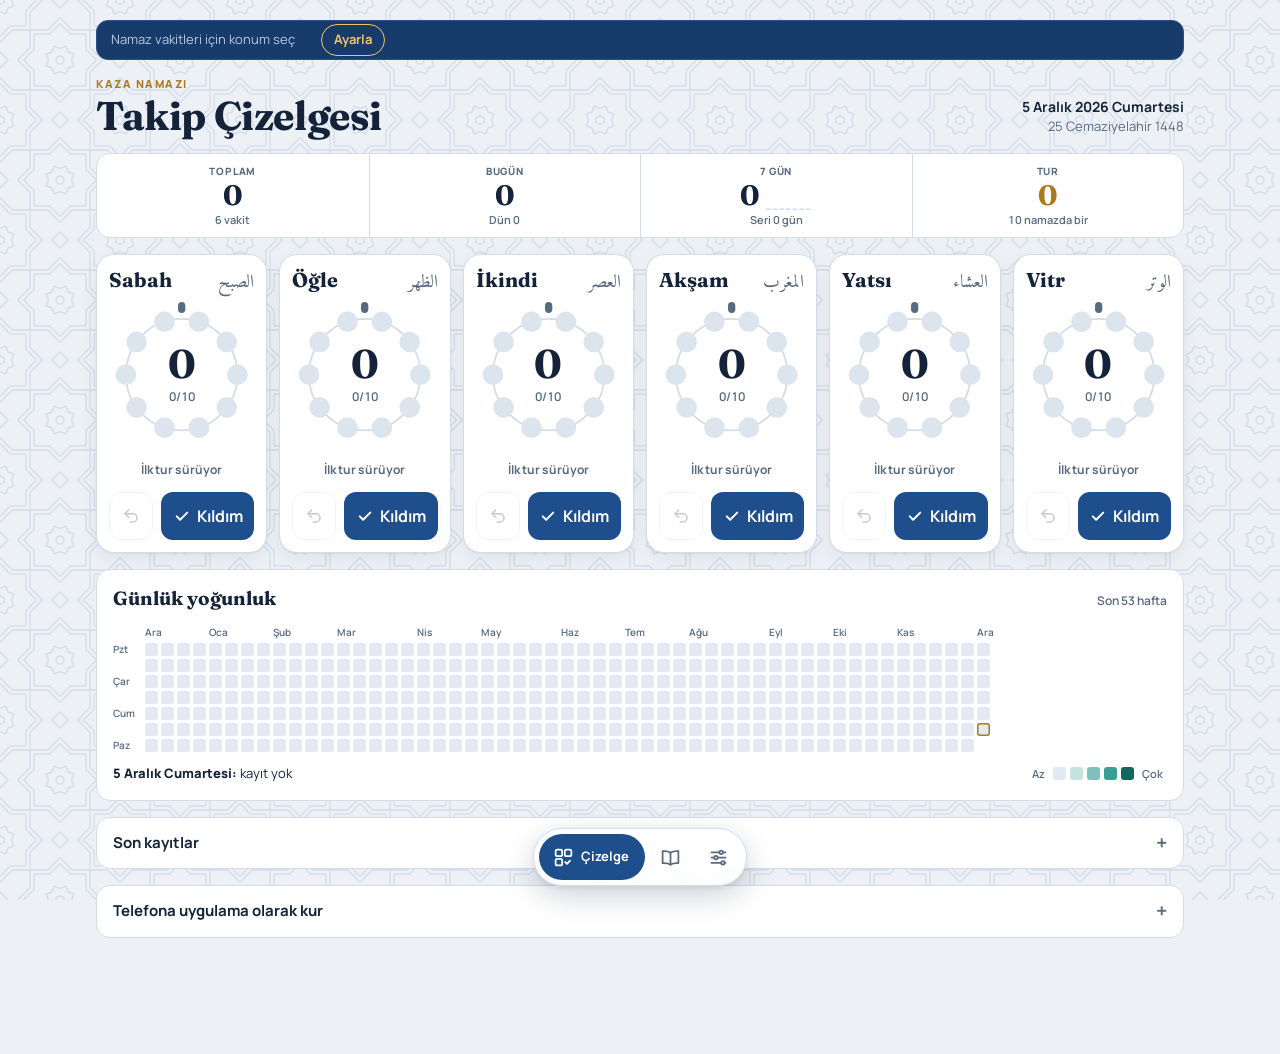
==== commit b1a2c41e: "Vakit ayarı Ayarlar'a taşındı, bant en üstte, sade gezinme, okumada kalınan yer - Namaz vakitleri ba" ====
--- a/index.html
+++ b/index.html
@@ -177,6 +177,9 @@
   .rd-big span { font-family: var(--f-display); font-weight: 700; font-size: 56px; line-height: 1; color: var(--band-accent); font-variant-numeric: tabular-nums; }
   .rd-big small { font-size: 16px; font-weight: 700; color: var(--band-fg); }
   .rd-sub { font-size: 13px; color: var(--band-muted); font-weight: 600; }
+  .rd-where { margin-top: 8px; padding-top: 10px; border-top: 1px solid var(--band-line); font-size: 14px; font-weight: 700; color: var(--band-fg); font-variant-numeric: tabular-nums; }
+  .rd-where b { color: var(--band-accent); }
+  .rd-card .where { font-size: 13px; font-weight: 700; color: var(--lapis); font-variant-numeric: tabular-nums; }
   .rd-prog-head { display: flex; justify-content: space-between; align-items: baseline; font-variant-numeric: tabular-nums; }
   .rd-prog-head b { font-family: var(--f-display); font-size: 22px; }
   .rd-prog-head #rdPct { font-weight: 800; color: var(--turq); }
@@ -222,37 +225,37 @@
     left: 50%;
     bottom: calc(14px + env(safe-area-inset-bottom, 0px));
     transform: translateX(-50%);
-    width: min(calc(100% - 32px), 420px);
     display: flex;
-    gap: 4px;
-    padding: 6px;
+    gap: 2px;
+    padding: 5px;
     background: var(--nav-bg);
     border: 1px solid var(--line);
-    border-radius: 24px;
+    border-radius: 999px;
     box-shadow: var(--nav-shadow);
     -webkit-backdrop-filter: blur(16px) saturate(1.4);
     backdrop-filter: blur(16px) saturate(1.4);
   }
   .nav button {
-    flex: 1 1 0;
-    min-width: 0;
-    min-height: 54px;
-    display: grid;
-    justify-items: center;
-    align-content: center;
-    gap: 3px;
-    padding: 6px 2px;
+    min-width: 46px;
+    min-height: 46px;
+    display: inline-flex;
+    align-items: center;
+    justify-content: center;
+    gap: 7px;
+    padding: 0 12px;
     border: 0;
-    border-radius: 18px;
+    border-radius: 999px;
     background: transparent;
     color: var(--muted);
-    font-size: 11px;
+    font-size: 13px;
     font-weight: 700;
-    letter-spacing: .02em;
-    transition: background .2s, color .2s;
-  }
-  .nav button svg { width: 22px; height: 22px; }
-  .nav button[aria-current="page"] { background: var(--lapis); color: var(--on-lapis); }
+    white-space: nowrap;
+    transition: background .2s, color .2s, padding .2s;
+  }
+  .nav button svg { width: 21px; height: 21px; flex: none; }
+  .nav button span { display: none; }
+  .nav button[aria-current="page"] { background: var(--lapis); color: var(--on-lapis); padding: 0 16px 0 14px; }
+  .nav button[aria-current="page"] span { display: inline; }
   button { font: inherit; color: inherit; cursor: pointer; touch-action: manipulation; }
   button:focus-visible, textarea:focus-visible, input:focus-visible, summary:focus-visible {
     outline: 2px solid var(--lapis); outline-offset: 2px;
@@ -277,32 +280,16 @@
 
   /* Vakit bandı */
   .ticker {
-    display: grid;
-    grid-template-columns: auto minmax(0, 1fr);
+    display: flex;
     align-items: stretch;
     background: var(--band-bg);
     color: var(--band-fg);
     border: 1px solid var(--band-line);
     border-radius: 12px;
     overflow: hidden;
-    min-height: 46px;
-  }
-  .tk-lead {
-    display: flex; align-items: center; gap: 10px;
-    padding: 8px 12px;
-    border-right: 1px solid var(--band-line);
-    min-width: 0;
-  }
-  .tk-place {
-    display: inline-flex; align-items: center; gap: 6px;
-    background: transparent; border: 0; padding: 4px 2px;
-    color: var(--band-fg); font-weight: 800; font-size: 14px;
-    max-width: 160px;
-  }
-  .tk-place span { overflow: hidden; text-overflow: ellipsis; white-space: nowrap; }
-  .tk-place svg { width: 16px; height: 16px; flex: none; color: var(--band-accent); }
-  .tk-next { font-size: 13px; font-weight: 700; color: var(--band-accent); white-space: nowrap; font-variant-numeric: tabular-nums; }
-  .tk-track { position: relative; overflow: hidden; display: flex; align-items: center; min-width: 0; }
+    min-height: 40px;
+  }
+  .tk-track { position: relative; overflow: hidden; display: flex; align-items: center; min-width: 0; flex: 1 1 auto; }
   .tk-run { display: inline-flex; align-items: center; gap: 26px; padding: 0 14px; white-space: nowrap; font-size: 14px; }
   .tk-run.anim { animation: marquee var(--tk-dur, 40s) linear infinite; }
   .ticker:hover .tk-run.anim, .ticker:focus-within .tk-run.anim { animation-play-state: paused; }
@@ -319,16 +306,9 @@
     font-weight: 700; font-size: 13px; white-space: nowrap;
   }
   @keyframes marquee { from { transform: translateX(0); } to { transform: translateX(-50%); } }
-  @media (max-width: 560px) {
-    .ticker { grid-template-columns: minmax(0, 1fr); }
-    .tk-lead { border-right: 0; border-bottom: 1px solid var(--band-line); justify-content: space-between; }
-    .tk-track { min-height: 38px; }
-  }
-  .tk-form {
-    display: flex; flex-wrap: wrap; gap: 8px; align-items: center;
-    background: var(--surface); border: 1px solid var(--line); border-radius: 12px; padding: 12px;
-  }
+  .tk-form { display: flex; flex-wrap: wrap; gap: 8px; align-items: center; }
   .tk-form .or { color: var(--muted); font-size: 13px; }
+  .pt-place { font-weight: 800; color: var(--ink); }
   .text-input {
     flex: 1 1 160px; min-width: 0; min-height: 44px; padding: 0 12px;
     font: inherit; color: var(--ink); background: var(--bg);
@@ -579,6 +559,10 @@
 
 <main class="wrap">
  <section class="screen" data-screen="cizelge">
+  <section class="ticker" aria-label="Bugünün namaz vakitleri">
+    <div class="tk-track"><div class="tk-run" id="tkRun"></div></div>
+  </section>
+
   <header class="top">
     <div>
       <span class="eyebrow">Kaza namazı</span>
@@ -589,23 +573,6 @@
       <span class="h" id="dateH"></span>
     </div>
   </header>
-
-  <section class="ticker" aria-label="Namaz vakitleri">
-    <div class="tk-lead">
-      <button class="tk-place" id="tkPlace" type="button" aria-label="Konumu değiştir">
-        <svg viewBox="0 0 24 24" fill="none" stroke="currentColor" stroke-width="2" stroke-linecap="round" stroke-linejoin="round" aria-hidden="true"><path d="M12 21s-7-6.2-7-11.5A7 7 0 0 1 19 9.5C19 14.8 12 21 12 21Z"/><circle cx="12" cy="9.5" r="2.5"/></svg>
-        <span id="tkPlaceTxt">Namaz vakitleri</span>
-      </button>
-      <span class="tk-next" id="tkNext"></span>
-    </div>
-    <div class="tk-track"><div class="tk-run" id="tkRun"></div></div>
-  </section>
-  <div class="tk-form" id="tkForm" hidden>
-    <button class="btn primary" id="geoBtn" type="button">Konumumu kullan</button>
-    <span class="or">veya</span>
-    <input class="text-input" id="cityInput" type="text" placeholder="Şehir yaz, örn. Konya" autocomplete="address-level2">
-    <button class="btn" id="citySave" type="button">Kaydet</button>
-  </div>
 
   <section class="kpis" aria-label="Özet">
     <div class="kpi">
@@ -743,6 +710,7 @@
       </div>
       <div class="rd-big"><span id="rdTodayLeft">0</span><small id="rdTodayUnit">sayfa</small></div>
       <span class="rd-sub" id="rdTodaySub"></span>
+      <span class="rd-where" id="rdWhere"></span>
     </div>
 
     <div class="sheet">
@@ -803,10 +771,21 @@
  <section class="screen" data-screen="ayarlar" hidden>
   <header class="top">
     <div>
-      <span class="eyebrow">Tur ve yedek</span>
+      <span class="eyebrow">Vakit, tur ve yedek</span>
       <h1>Ayarlar</h1>
     </div>
   </header>
+
+  <h3 class="grp">Namaz vakitleri</h3>
+  <div class="sheet">
+      <p class="hint">Çizelgenin üstündeki bant bu konuma göre Diyanet vakitlerini gösterir. Şu an: <span class="pt-place" id="ptPlace">seçilmedi</span></p>
+      <div class="tk-form">
+        <button class="btn primary" id="geoBtn" type="button">Konumumu kullan</button>
+        <span class="or">veya</span>
+        <input class="text-input" id="cityInput" type="text" placeholder="Şehir yaz, örn. Konya" autocomplete="address-level2">
+        <button class="btn" id="citySave" type="button">Kaydet</button>
+      </div>
+  </div>
 
   <h3 class="grp">Tur</h3>
   <div class="sheet">
@@ -882,17 +861,17 @@
 </main>
 
 <nav class="nav" aria-label="Ana gezinme">
-  <button type="button" data-go="cizelge" aria-current="page">
+  <button type="button" data-go="cizelge" aria-label="Çizelge" aria-current="page">
     <svg viewBox="0 0 24 24" fill="none" stroke="currentColor" stroke-width="2" stroke-linecap="round" stroke-linejoin="round" aria-hidden="true"><rect x="3" y="3" width="7.5" height="7.5" rx="2"/><rect x="13.5" y="3" width="7.5" height="7.5" rx="2"/><rect x="3" y="13.5" width="7.5" height="7.5" rx="2"/><path d="m14 17.2 2 2 3.5-3.7"/></svg>
-    Çizelge
+    <span>Çizelge</span>
   </button>
-  <button type="button" data-go="okuma">
+  <button type="button" data-go="okuma" aria-label="Okuma">
     <svg viewBox="0 0 24 24" fill="none" stroke="currentColor" stroke-width="2" stroke-linecap="round" stroke-linejoin="round" aria-hidden="true"><path d="M12 6.5C10 5 7 4.5 3 4.8v13.7c4-.3 7 .2 9 1.7 2-1.5 5-2 9-1.7V4.8c-4-.3-7 .2-9 1.7Z"/><path d="M12 6.5v13.7"/></svg>
-    Okuma
+    <span>Okuma</span>
   </button>
-  <button type="button" data-go="ayarlar">
+  <button type="button" data-go="ayarlar" aria-label="Ayarlar">
     <svg viewBox="0 0 24 24" fill="none" stroke="currentColor" stroke-width="2" stroke-linecap="round" stroke-linejoin="round" aria-hidden="true"><path d="M4 6h9M17 6h3M4 12h3M11 12h9M4 18h11M19 18h1"/><circle cx="15" cy="6" r="2"/><circle cx="9" cy="12" r="2"/><circle cx="17" cy="18" r="2"/></svg>
-    Ayarlar
+    <span>Ayarlar</span>
   </button>
 </nav>
 
@@ -1331,9 +1310,7 @@
   }
 
   var tkRun = document.getElementById("tkRun");
-  var tkNext = document.getElementById("tkNext");
-  var tkPlaceTxt = document.getElementById("tkPlaceTxt");
-  var tkForm = document.getElementById("tkForm");
+  var ptPlace = document.getElementById("ptPlace");
   var lastRunHtml = "";
 
   function setRun(html, animate) {
@@ -1349,43 +1326,29 @@
   }
 
   function renderTicker() {
-    tkPlaceTxt.textContent = pt.loc ? (pt.place || "Konumun") : "Namaz vakitleri";
+    ptPlace.textContent = pt.loc ? (pt.place || "Konumun") : "seçilmedi";
     if (ptStatus === "idle") {
-      tkNext.textContent = "";
-      setRun('<span class="tk-msg">Konumuna göre Diyanet vakitlerini görmek için</span><button class="tk-btn" type="button" data-act="geo">Konumumu kullan</button><button class="tk-btn" type="button" data-act="city">Şehir yaz</button>', false);
+      setRun('<span class="tk-msg">Namaz vakitleri için konum seç</span><button class="tk-btn" type="button" data-act="set">Ayarla</button>', false);
       return;
     }
-    if (ptStatus === "loading") { tkNext.textContent = ""; setRun('<span class="tk-msg">Vakitler alınıyor…</span>', false); return; }
+    if (ptStatus === "loading") { setRun('<span class="tk-msg">Vakitler alınıyor…</span>', false); return; }
     if (ptStatus === "error") {
-      tkNext.textContent = "";
-      setRun('<span class="tk-msg">' + ptMsg + '</span><button class="tk-btn" type="button" data-act="retry">Tekrar dene</button><button class="tk-btn" type="button" data-act="city">Şehir yaz</button>', false);
+      setRun('<span class="tk-msg">' + ptMsg + '</span><button class="tk-btn" type="button" data-act="retry">Tekrar dene</button><button class="tk-btn" type="button" data-act="set">Ayarla</button>', false);
       return;
     }
     var now = new Date(), today = startOfDay(now);
     var td = getDay(today);
     if (!td) { refreshPrayer(); return; }
-    var next = null, nextName = "";
+    var found = false;
+    var dot = '<span class="tk-dot" aria-hidden="true"></span>';
     var items = PT_NAMES.map(function (p) {
-      var t = at(today, td[p[0]]);
       var cls = "tk-item";
-      if (t <= now) cls += " past";
-      else if (!next) { next = t; nextName = p[1]; cls += " next"; }
+      if (at(today, td[p[0]]) <= now) cls += " past";
+      else if (!found) { found = true; cls += " next"; }
       return '<span class="' + cls + '"><b>' + p[1] + '</b>' + td[p[0]] + '</span>';
     });
-    if (!next) {
-      var tm = getDay(addDays(today, 1));
-      if (tm) { next = at(addDays(today, 1), tm.imsak); nextName = "İmsak"; }
-    }
-    if (next) {
-      var mins = Math.max(0, Math.round((next - now) / 60000));
-      var h = Math.floor(mins / 60), mm = mins % 60;
-      tkNext.textContent = nextName + " · " + (h ? h + " sa " : "") + mm + " dk";
-    } else { tkNext.textContent = ""; }
-    var hijri = HICRI[td.h.m - 1] ? td.h.d + " " + HICRI[td.h.m - 1] + " " + td.h.y : "";
-    if (hijri) document.getElementById("dateH").textContent = hijri;
-    var dot = '<span class="tk-dot" aria-hidden="true"></span>';
-    var extra = (hijri ? dot + '<span class="tk-item">' + hijri + '</span>' : "") + dot + '<span class="tk-item"><b>Kaynak</b>Diyanet hesaplama yöntemi</span>' + dot;
-    setRun(items.join("") + extra, true);
+    if (HICRI[td.h.m - 1]) document.getElementById("dateH").textContent = td.h.d + " " + HICRI[td.h.m - 1] + " " + td.h.y;
+    setRun(items.join("") + dot, true);
   }
 
   tkRun.addEventListener("click", function (e) {
@@ -1394,9 +1357,8 @@
     var act = b.getAttribute("data-act");
     if (act === "geo") useGeo();
     else if (act === "retry") refreshPrayer();
-    else if (act === "city") { tkForm.hidden = false; document.getElementById("cityInput").focus(); }
+    else if (act === "set") showScreen("ayarlar");
   });
-  document.getElementById("tkPlace").addEventListener("click", function () { tkForm.hidden = !tkForm.hidden; });
 
   function setLoc(loc, place) {
     var same = pt.loc && JSON.stringify(pt.loc) === JSON.stringify(loc);
@@ -1404,12 +1366,12 @@
     pt.place = place;
     if (!same) pt.months = {};
     ptSave();
-    tkForm.hidden = true;
     refreshPrayer();
+    toast("Vakitler " + place + " için ayarlandı");
   }
 
   function useGeo() {
-    if (!navigator.geolocation) { ptStatus = "error"; ptMsg = "Bu cihazda konum kullanılamıyor. Şehrini yazabilirsin."; renderTicker(); return; }
+    if (!navigator.geolocation) { ptStatus = "error"; ptMsg = "Bu cihazda konum kullanılamıyor. Şehrini yazabilirsin."; renderTicker(); toast(ptMsg); return; }
     ptStatus = "loading"; renderTicker();
     navigator.geolocation.getCurrentPosition(function (pos) {
       var lat = pos.coords.latitude.toFixed(3), lng = pos.coords.longitude.toFixed(3);
@@ -1426,6 +1388,7 @@
       ptStatus = "error";
       ptMsg = err && err.code === 1 ? "Konum izni verilmedi. Şehrini yazabilirsin." : "Konum alınamadı. Şehrini yazabilirsin.";
       renderTicker();
+      toast(ptMsg);
     }, { enableHighAccuracy: false, timeout: 15000, maximumAge: 6 * 3600 * 1000 });
   }
   document.getElementById("geoBtn").addEventListener("click", useGeo);
@@ -1729,6 +1692,7 @@
       var ok = c.done || c.todayLeft === 0;
       card.appendChild(el("div", "today" + (ok ? " ok" : ""),
         c.done ? "Tamamlandı ✓" : c.todayLeft === 0 ? "Bugün tamam ✓" : "Bugün " + c.todayLeft + " sayfa kaldı"));
+      if (!c.done) card.appendChild(el("div", "where", (c.read + 1) + ". sayfadan devam"));
       var bar = el("div", "bar"), fill = el("span");
       fill.style.width = pct + "%";
       bar.appendChild(fill);
@@ -1862,7 +1826,7 @@
     if (after.done && !before.done) toast(it.name + " tamamlandı. Allah kabul etsin");
     else if (past) toast(p + " sayfa " + fmtShort.format(new Date(t)) + " gününe eklendi");
     else if (after.todayLeft === 0 && before.todayLeft > 0) toast("Bugünkü okuma hedefi tamam");
-    else toast(p + " sayfa eklendi");
+    else toast(p + " sayfa eklendi · " + (after.read + 1) + ". sayfadan devam");
   }
   $("rdAdd").addEventListener("click", function () { rdAdd(pagesVal()); });
   rdPages.addEventListener("keydown", function (e) { if (e.key === "Enter") rdAdd(pagesVal()); });
@@ -1996,6 +1960,16 @@
       $("rdTodayUnit").textContent = "sayfa";
       $("rdTodaySub").textContent = "Bugünün hedefi " + c.todayNeed + " sayfa · " + c.todayRead + " okundu";
     }
+    // Kaldığın yer: okunan sayfa sayısının bir sonrası
+    var where = $("rdWhere");
+    where.hidden = c.done;
+    if (!c.done) {
+      var from = c.read + 1;
+      where.innerHTML = "";
+      where.appendChild(document.createTextNode("Kaldığın yer: "));
+      where.appendChild(el("b", "", from + ". sayfa"));
+      if (c.todayLeft > 0) where.appendChild(document.createTextNode(" · bugün " + from + "–" + Math.min(it.total, c.read + c.todayLeft) + " arası"));
+    }
     // Plandan geriyse: bugün akşama kadar plana yetişmek için okunması gereken
     var catchUp = Math.ceil(c.plan * Math.min(c.dayNo, it.days) - c.readRaw);
     if (!c.done && c.daysLeft > 0 && s.bad && catchUp > c.todayLeft) {
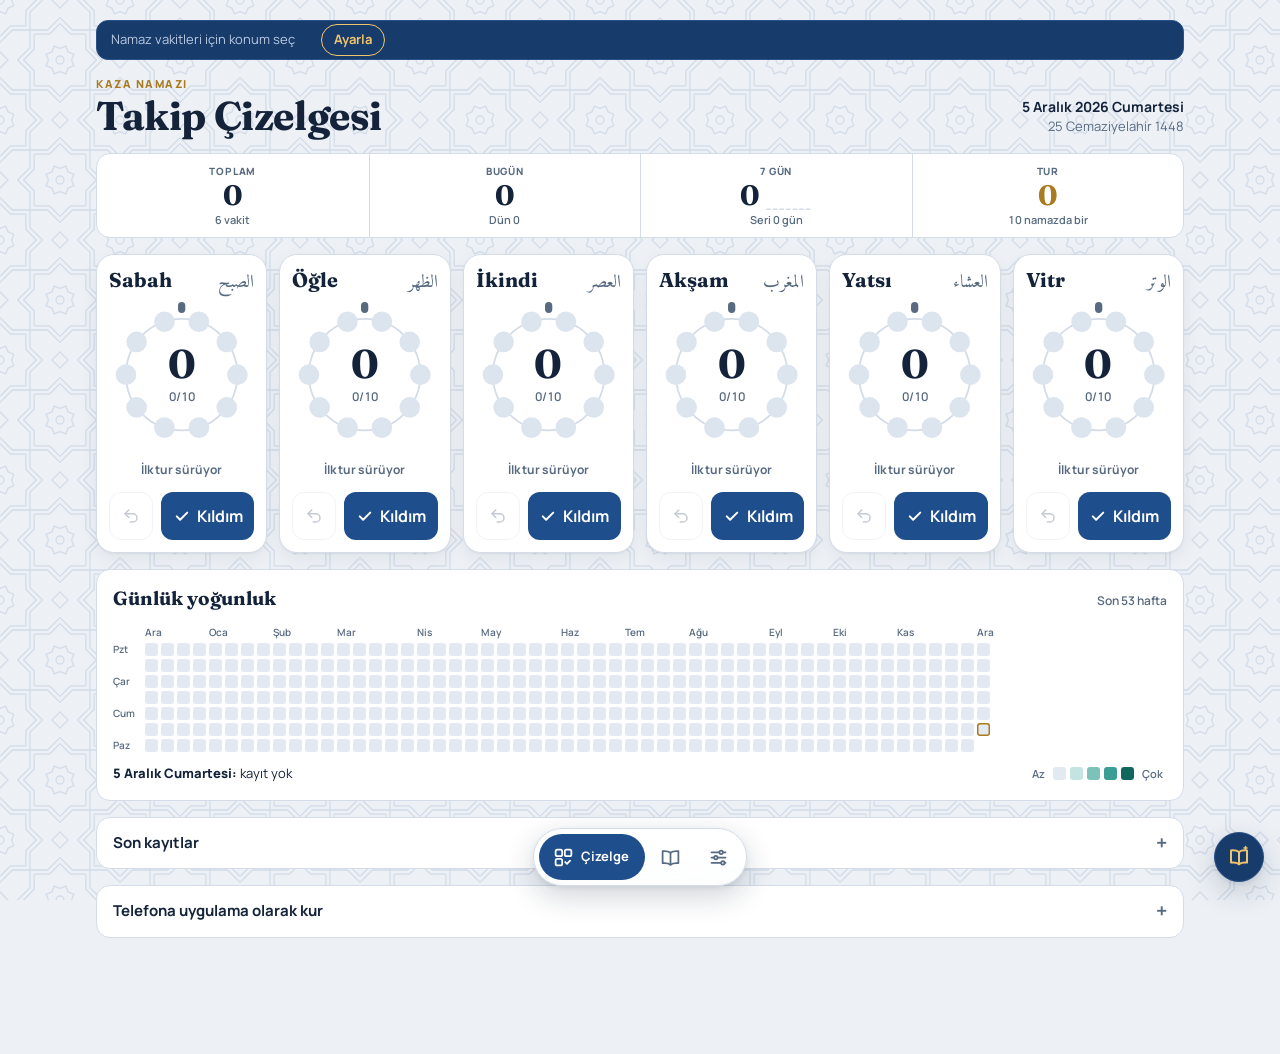
==== commit 680fa00b: "Günün ayeti/hadisi: güncel Diyanet meali, HadeethEnc, sunucu saati - Ayetler güncel Diyanet İşleri m" ====
--- a/index.html
+++ b/index.html
@@ -417,6 +417,93 @@
   @keyframes pulse { 0% { transform: scale(1); } 40% { transform: scale(1.07); } 100% { transform: scale(1); } }
   @keyframes pop { 0% { transform: scale(1); } 50% { transform: scale(1.5); } 100% { transform: scale(1); } }
 
+  /* Eda edilen kaza: her vakitten birer kaza bir gün sayılır */
+  .eda {
+    position: relative;
+    overflow: hidden;
+    display: grid;
+    grid-template-columns: auto minmax(0, 1fr);
+    align-items: center;
+    gap: 14px;
+    padding: 14px 16px;
+    background: var(--band-bg);
+    color: var(--band-fg);
+    border: 1px solid var(--band-line);
+    border-radius: 18px;
+    transform-origin: top center;
+  }
+  .eda-seal { width: 46px; height: 46px; color: var(--band-accent); }
+  .eda-seal svg { width: 100%; height: 100%; display: block; overflow: visible; }
+  .eda-seal .ck { fill: none; stroke: var(--band-bg); stroke-width: 3; stroke-linecap: round; stroke-linejoin: round; }
+  .eda-txt { display: grid; gap: 2px; min-width: 0; }
+  .eda .lbl { font-size: 11px; font-weight: 800; letter-spacing: .12em; text-transform: uppercase; color: var(--band-muted); }
+  .eda-big { font-family: var(--f-display); font-weight: 700; font-size: clamp(20px, 5.4vw, 26px); line-height: 1.15; color: var(--band-accent); }
+  .eda-sub { display: flex; align-items: center; flex-wrap: wrap; gap: 4px 10px; font-size: 13px; font-weight: 600; color: var(--band-muted); font-variant-numeric: tabular-nums; }
+  .eda-dots { display: inline-flex; gap: 4px; }
+  .eda-dots i { width: 7px; height: 7px; border-radius: 50%; background: var(--band-line); }
+  .eda-dots i.on { background: var(--band-accent); }
+  .eda.rise { animation: edaRise .75s cubic-bezier(.2, .9, .3, 1.15) both; }
+  .eda.glow::after {
+    content: ""; position: absolute; inset: 0; pointer-events: none;
+    background: linear-gradient(105deg, transparent 35%, rgba(255, 255, 255, .26) 50%, transparent 65%);
+    transform: translateX(-100%);
+    animation: edaShine 1.1s ease-out .2s forwards;
+  }
+  .eda.glow .eda-seal svg { animation: sealPop .7s ease-out .15s; }
+  @keyframes edaRise { from { opacity: 0; transform: translateY(-30px) scaleY(.4); } to { opacity: 1; transform: none; } }
+  @keyframes edaShine { to { transform: translateX(100%); } }
+  @keyframes sealPop { 0% { transform: scale(1) rotate(0); } 45% { transform: scale(1.25) rotate(22deg); } 100% { transform: scale(1) rotate(45deg); } }
+  .fx { position: fixed; inset: 0; width: 100%; height: 100%; z-index: 40; pointer-events: none; }
+
+  /* Günün ayeti ve hadisi */
+  .bubble {
+    position: fixed;
+    z-index: 29;
+    right: max(16px, env(safe-area-inset-right, 0px));
+    bottom: calc(18px + env(safe-area-inset-bottom, 0px));
+    width: 50px;
+    height: 50px;
+    border-radius: 50%;
+    border: 1px solid var(--band-line);
+    background: var(--band-bg);
+    color: var(--band-accent);
+    box-shadow: var(--nav-shadow);
+    display: grid;
+    place-items: center;
+    animation: bob 3.2s ease-in-out infinite;
+  }
+  .bubble::after {
+    content: ""; position: absolute; inset: -5px; border-radius: 50%;
+    border: 2px solid var(--band-accent); opacity: 0;
+    animation: bubbleRing 2.4s ease-out infinite;
+  }
+  .bubble svg { width: 24px; height: 24px; }
+  @keyframes bob { 0%, 100% { transform: translateY(0); } 50% { transform: translateY(-6px); } }
+  @keyframes bubbleRing { 0% { transform: scale(.85); opacity: .55; } 100% { transform: scale(1.4); opacity: 0; } }
+  .daily {
+    border: 0; padding: 0; background: transparent; color: var(--ink);
+    width: min(520px, calc(100% - 32px)); max-width: none;
+    max-height: calc(100% - 48px);
+  }
+  .daily::backdrop { background: rgba(8, 15, 28, .55); -webkit-backdrop-filter: blur(3px); backdrop-filter: blur(3px); }
+  .daily-in {
+    background: var(--surface); border: 1px solid var(--line); border-radius: 20px;
+    padding: 18px 18px 16px; display: grid; gap: 14px;
+    max-height: calc(100vh - 48px); overflow: auto;
+    box-shadow: 0 20px 60px rgba(0, 0, 0, .3);
+  }
+  .daily[open] .daily-in { animation: dlgIn .32s cubic-bezier(.2, .9, .3, 1.1); }
+  @keyframes dlgIn { from { opacity: 0; transform: translateY(18px) scale(.97); } to { opacity: 1; transform: none; } }
+  .daily-head { display: flex; justify-content: space-between; align-items: flex-start; gap: 12px; }
+  .daily-head h2 { margin: 2px 0 0; font-family: var(--f-display); font-weight: 700; font-size: 22px; line-height: 1.15; }
+  .daily-x { width: 40px; height: 40px; flex: none; border-radius: 50%; border: 1px solid var(--line); background: transparent; color: var(--muted); font-size: 22px; line-height: 1; }
+  .daily-sec { display: grid; gap: 8px; padding-top: 14px; border-top: 1px solid var(--line); }
+  .daily-sec .lbl { font-size: 11px; font-weight: 800; letter-spacing: .12em; text-transform: uppercase; color: var(--gold); }
+  .daily-ar { margin: 0; font-family: var(--f-ar); font-size: 24px; line-height: 1.9; text-align: right; }
+  .daily-tr { margin: 0; font-size: 16px; line-height: 1.6; }
+  .daily-ref { font-size: 12px; font-weight: 700; color: var(--muted); }
+  .daily-ok { justify-content: center; min-height: 48px; }
+
   /* Isı haritası */
   .heat {
     background: var(--surface);
@@ -554,6 +641,7 @@
     .tk-track { overflow-x: auto; }
     .screen { animation: none; }
     .nav button { transition: none; }
+    .eda.rise, .eda.glow::after, .eda.glow .eda-seal svg, .bubble, .bubble::after, .daily[open] .daily-in { animation: none; }
   }
 </style>
 
@@ -598,6 +686,17 @@
   </section>
 
   <section class="grid" id="grid" aria-label="Vakitler"></section>
+
+  <section class="eda" id="eda" aria-live="polite" hidden>
+    <div class="eda-seal" aria-hidden="true">
+      <svg viewBox="0 0 48 48"><g fill="currentColor"><rect x="10" y="10" width="28" height="28" rx="3"/><rect x="10" y="10" width="28" height="28" rx="3" transform="rotate(45 24 24)"/></g><path class="ck" d="M17 24.5l4.5 4.5L31 19.5"/></svg>
+    </div>
+    <div class="eda-txt">
+      <span class="lbl">Eda edildi</span>
+      <span class="eda-big" id="edaBig"></span>
+      <span class="eda-sub"><span id="edaDays"></span><span class="eda-next">Sıradaki gün <span class="eda-dots" id="edaDots"></span></span></span>
+    </div>
+  </section>
 
   <section class="heat" aria-label="Kaza takvimi">
     <div class="sec-head">
@@ -874,6 +973,34 @@
     <span>Ayarlar</span>
   </button>
 </nav>
+
+<button class="bubble" id="dailyBtn" type="button" aria-label="Günün ayeti ve hadisi" hidden>
+  <svg viewBox="0 0 24 24" fill="none" stroke="currentColor" stroke-width="2" stroke-linecap="round" stroke-linejoin="round" aria-hidden="true"><path d="M12 7C10.2 5.6 7.4 5.1 4 5.4v12.2c3.4-.3 6.2.2 8 1.6 1.8-1.4 4.6-1.9 8-1.6V5.4c-3.4-.3-6.2.2-8 1.6Z"/><path d="M12 7v12.2"/><path d="M18.5 1.5v3M17 3h3" stroke-width="1.6"/></svg>
+</button>
+
+<dialog class="daily" id="dailyDlg" aria-labelledby="dailyTitle">
+  <div class="daily-in">
+    <div class="daily-head">
+      <div>
+        <span class="eyebrow" id="dailyDate"></span>
+        <h2 id="dailyTitle">Günün ayeti ve hadisi</h2>
+      </div>
+      <button class="daily-x" id="dailyClose" type="button" aria-label="Kapat">×</button>
+    </div>
+    <section class="daily-sec">
+      <span class="lbl">Günün ayeti</span>
+      <p class="daily-ar" id="dAyetAr" lang="ar" dir="rtl"></p>
+      <p class="daily-tr" id="dAyetTr"></p>
+      <span class="daily-ref" id="dAyetRef"></span>
+    </section>
+    <section class="daily-sec" id="dHadisSec">
+      <span class="lbl">Günün hadisi</span>
+      <p class="daily-tr" id="dHadisTr"></p>
+      <span class="daily-ref" id="dHadisRef"></span>
+    </section>
+    <button class="btn primary daily-ok" id="dailyOk" type="button">Okudum</button>
+  </div>
+</dialog>
 
 <div class="toast" id="toast" role="status" aria-live="polite"></div>
 
@@ -1196,6 +1323,102 @@
     renderKpis();
     renderHeat();
     renderLog();
+    renderEda();
+  }
+
+  // Eda edilen gün: her vakitten kılınan en küçük sayı. 7 gün bir hafta, 30 gün bir ay, 365 gün bir yıl.
+  var eda = document.getElementById("eda");
+  var UNITS = [[365, "yıl", "yıllık"], [30, "ay", "aylık"], [7, "hafta", "haftalık"], [1, "gün", "günlük"]];
+  function fullDays() { return Math.min.apply(null, VAKITLER.map(function (v) { return count(v.k); })); }
+  function durText(n) {
+    var parts = [], r = n;
+    UNITS.forEach(function (u) { var q = Math.floor(r / u[0]); if (q) { parts.push([q, u]); r -= q * u[0]; } });
+    parts = parts.slice(0, 2);
+    return parts.map(function (x, i) { return x[0] + " " + x[1][i === parts.length - 1 ? 2 : 1]; }).join(" ");
+  }
+  function isMilestone(n) { return n > 0 && (n % 7 === 0 || n % 30 === 0 || n % 365 === 0); }
+  function renderEda() {
+    var n = fullDays();
+    eda.hidden = n === 0;
+    if (!n) return;
+    document.getElementById("edaBig").textContent = durText(n) + " kaza namazı";
+    document.getElementById("edaDays").textContent = n >= 7 ? n + " gün" : "";
+    var dots = document.getElementById("edaDots");
+    dots.innerHTML = "";
+    VAKITLER.forEach(function (v) {
+      var i = document.createElement("i");
+      if (count(v.k) > n) i.className = "on";
+      i.title = v.ad;
+      dots.appendChild(i);
+    });
+  }
+  function celebrate(n, wasHidden) {
+    eda.classList.remove("rise", "glow");
+    void eda.offsetWidth;
+    if (wasHidden) eda.classList.add("rise");
+    eda.classList.add("glow");
+    setTimeout(function () { eda.classList.remove("rise", "glow"); }, 1600);
+    var big = isMilestone(n);
+    if (big) setTimeout(fireworks, 250);
+    if (navigator.vibrate) { try { navigator.vibrate(big ? [40, 70, 40, 70, 120] : [30, 60, 30]); } catch (e) {} }
+    toast("Elhamdülillah, " + durText(n) + " kaza namazı tamamlandı");
+    if (wasHidden || big) eda.scrollIntoView({ block: "nearest", behavior: "smooth" });
+  }
+
+  // Havai fişek: sadece hafta, ay ve yıl kilometre taşlarında
+  function fireworks() {
+    if (window.matchMedia && window.matchMedia("(prefers-reduced-motion: reduce)").matches) return;
+    var cv = document.createElement("canvas");
+    cv.className = "fx";
+    cv.setAttribute("aria-hidden", "true");
+    document.body.appendChild(cv);
+    var W = window.innerWidth, H = window.innerHeight, dpr = Math.min(2, window.devicePixelRatio || 1);
+    cv.width = W * dpr; cv.height = H * dpr;
+    var ctx = cv.getContext("2d");
+    ctx.scale(dpr, dpr);
+    var cs = getComputedStyle(document.documentElement);
+    var cols = ["--band-accent", "--gold", "--turq", "--h2", "--lapis"].map(function (v) { return cs.getPropertyValue(v).trim(); }).concat(["#ffffff"]);
+    var G = 0.3, rockets = [], sparks = [];
+    for (var i = 0; i < 6; i++) {
+      var ty = H * (0.14 + Math.random() * 0.26);
+      rockets.push({ x: W * (0.15 + Math.random() * 0.7), y: H + 10, vx: (Math.random() - 0.5) * 1.2, vy: -Math.sqrt(2 * G * (H + 10 - ty)), wait: i * 12 + Math.random() * 6, c: cols[i % cols.length] });
+    }
+    function burst(r) {
+      var n = 56 + Math.floor(Math.random() * 24);
+      for (var k = 0; k < n; k++) {
+        var a = Math.PI * 2 * k / n + Math.random() * 0.2, sp = 2.2 + Math.random() * 4;
+        sparks.push({ x: r.x, y: r.y, px: r.x, py: r.y, vx: Math.cos(a) * sp, vy: Math.sin(a) * sp, life: 1, decay: 0.011 + Math.random() * 0.012, c: Math.random() < 0.25 ? "#ffffff" : r.c });
+      }
+    }
+    var last = performance.now();
+    function frame(t) {
+      var dt = Math.min(3, (t - last) / 16.67);
+      last = t;
+      ctx.clearRect(0, 0, W, H);
+      ctx.globalCompositeOperation = "lighter";
+      rockets = rockets.filter(function (r) {
+        if (r.wait > 0) { r.wait -= dt; return true; }
+        var ox = r.x, oy = r.y;
+        r.x += r.vx * dt; r.y += r.vy * dt; r.vy += G * dt;
+        ctx.strokeStyle = r.c; ctx.globalAlpha = 0.9; ctx.lineWidth = 2;
+        ctx.beginPath(); ctx.moveTo(ox, oy + 6); ctx.lineTo(r.x, r.y); ctx.stroke();
+        if (r.vy >= 0) { burst(r); return false; }
+        return true;
+      });
+      sparks = sparks.filter(function (p) {
+        p.px = p.x; p.py = p.y;
+        p.vx *= Math.pow(0.975, dt); p.vy = p.vy * Math.pow(0.975, dt) + 0.045 * dt;
+        p.x += p.vx * dt; p.y += p.vy * dt;
+        p.life -= p.decay * dt;
+        if (p.life <= 0) return false;
+        ctx.strokeStyle = p.c; ctx.globalAlpha = p.life; ctx.lineWidth = 2.6;
+        ctx.beginPath(); ctx.moveTo(p.px, p.py); ctx.lineTo(p.x, p.y); ctx.stroke();
+        return true;
+      });
+      if (rockets.length || sparks.length) requestAnimationFrame(frame);
+      else cv.remove();
+    }
+    requestAnimationFrame(frame);
   }
 
   function renderTurUi() {
@@ -1212,10 +1435,12 @@
   }
 
   function add(k) {
+    var daysBefore = fullDays(), edaHidden = eda.hidden;
     state.entries.push({ k: k, t: Date.now() });
     save();
     renderCard(k);
     renderSummary();
+    var daysAfter = fullDays();
     var c = cards[k], n = count(k), tur = state.tur;
     var b = c.beads[(n - 1) % tur];
     if (b) { b.classList.remove("pop"); void b.getBBox(); b.classList.add("pop"); }
@@ -1224,6 +1449,7 @@
       c.ring.classList.remove("pulse"); void c.ring.offsetWidth; c.ring.classList.add("pulse");
       toast(adOf[k] + ": " + (n / tur) + ". tur tamamlandı, Allah kabul etsin");
     }
+    if (daysAfter > daysBefore) celebrate(daysAfter, edaHidden);
   }
 
   function undo(k) {
@@ -1421,6 +1647,7 @@
     var k = dayKey(new Date());
     if (k !== lastDay) { lastDay = k; renderDates(); renderSummary(); renderReading(); refreshPrayer(); }
     else if (ptStatus === "ready") renderTicker();
+    ensureDaily();
   }, 30000);
 
   // Tur ayarı
@@ -1996,6 +2223,98 @@
     renderRdTable(c);
   }
 
+  // ---------- Günün ayeti ve hadisi: günde bir kez, okununca o gün bir daha görünmez ----------
+  // Veri uygulamayla gelen gunluk.json'da (make-gunluk.mjs üretir): Diyanet meali ve HadeethEnc hadisleri.
+  // Gün telefon saatinden değil sunucunun saatinden belirlenir; okunan günler kalıcı tutulur.
+  // Böylece saati ileri alıp sonraki günü açmak ya da geri alıp okunmuş günü yeniden açmak mümkün olmaz.
+  var DAILY_KEY = "kaza-gunluk-v2";
+  var seenDays = [], gData = null, gBusy = false, curScreen = "cizelge";
+  var srv = null, srvBusy = false; // srv: { base: sunucu ms - performance.now(), at: performance.now() }
+  var dailyBtn = document.getElementById("dailyBtn"), dailyDlg = document.getElementById("dailyDlg");
+
+  function dailyLoad() {
+    try { var r = JSON.parse(localStorage.getItem(DAILY_KEY) || "null"); if (r && Array.isArray(r.seen)) seenDays = r.seen; } catch (e) {}
+  }
+  function dailySave() { try { localStorage.setItem(DAILY_KEY, JSON.stringify({ seen: seenDays.slice(-400) })); } catch (e) {} }
+  function dayNo(k) { var p = k.split("-"); return Math.floor(Date.UTC(Number(p[0]), Number(p[1]) - 1, Number(p[2])) / 864e5); }
+
+  // Sunucu saati: aynı siteye HEAD isteği (service worker GET dışını önbelleğe almaz) ve Date başlığı.
+  // Aradaki süre telefon saatiyle değil, saat değişikliğinden etkilenmeyen performance.now ile ilerletilir.
+  function checkServer() {
+    if (srvBusy) return;
+    srvBusy = true;
+    fetch("gunluk.json?z=" + Date.now(), { method: "HEAD", cache: "no-store" })
+      .then(function (r) {
+        var t = Date.parse(r.headers.get("Date") || "");
+        if (isNaN(t)) throw new Error("tarih yok");
+        srv = { base: t - performance.now(), at: performance.now() };
+      })
+      .catch(function () { srv = null; })
+      .then(function () { srvBusy = false; renderBubble(); });
+  }
+  function serverToday() {
+    if (!srv) return null;
+    return dayKey(new Date(srv.base + performance.now()));
+  }
+  function loadData() {
+    if (gData || gBusy) return;
+    gBusy = true;
+    fetch("gunluk.json").then(function (r) { if (!r.ok) throw new Error(String(r.status)); return r.json(); })
+      .then(function (d) { if (d && Array.isArray(d.ayetler) && d.ayetler.length && Array.isArray(d.hadisler)) gData = d; })
+      .catch(function () {})
+      .then(function () { gBusy = false; renderBubble(); });
+  }
+  // Liste sırası tekrara düşmeden dolaşılsın diye günü listeye aralarında asal bir adımla dağıtır
+  function pick(list, dn, salt) {
+    var n = list.length, step = Math.max(1, Math.round(n * 0.618));
+    function gcd(a, b) { return b ? gcd(b, a % b) : a; }
+    while (gcd(step, n) !== 1) step++;
+    return list[((dn + salt) * step) % n];
+  }
+  function ensureDaily() {
+    loadData();
+    // Sunucu saati 10 dakikada bir tazelenir; bağlantı yoksa baloncuk görünmez
+    if (!srv || performance.now() - srv.at > 10 * 60e3) checkServer();
+    renderBubble();
+  }
+  function renderBubble() {
+    var day = serverToday();
+    var show = !!(day && gData && seenDays.indexOf(day) < 0) && curScreen === "cizelge" && !dailyDlg.open;
+    dailyBtn.hidden = !show;
+  }
+  var openDay = null;
+  dailyBtn.addEventListener("click", function () {
+    var day = serverToday();
+    if (!day || !gData) return;
+    openDay = day;
+    var dn = dayNo(day), ay = pick(gData.ayetler, dn, 0), hd = gData.hadisler.length ? pick(gData.hadisler, dn, 7) : null;
+    var p = day.split("-");
+    document.getElementById("dailyDate").textContent = fmtHead.format(new Date(Number(p[0]), Number(p[1]) - 1, Number(p[2])));
+    document.getElementById("dAyetAr").textContent = ay.ar;
+    document.getElementById("dAyetTr").textContent = ay.tr;
+    document.getElementById("dAyetRef").textContent = ay.ref + " · Diyanet İşleri meali";
+    document.getElementById("dHadisSec").hidden = !hd;
+    if (hd) {
+      document.getElementById("dHadisTr").textContent = hd.tr;
+      document.getElementById("dHadisRef").textContent = [hd.ref, hd.grade].filter(Boolean).join(" · ");
+    }
+    if (dailyDlg.showModal) dailyDlg.showModal(); else dailyDlg.setAttribute("open", "");
+    dailyBtn.hidden = true;
+  });
+  function closeDaily() { if (dailyDlg.close) dailyDlg.close(); else { dailyDlg.removeAttribute("open"); onDailyClosed(); } }
+  function onDailyClosed() {
+    if (openDay && seenDays.indexOf(openDay) < 0) { seenDays.push(openDay); dailySave(); }
+    openDay = null;
+    renderBubble();
+  }
+  dailyDlg.addEventListener("close", onDailyClosed);
+  dailyDlg.addEventListener("click", function (e) { if (e.target === dailyDlg) closeDaily(); });
+  document.getElementById("dailyClose").addEventListener("click", closeDaily);
+  document.getElementById("dailyOk").addEventListener("click", closeDaily);
+  window.addEventListener("online", checkServer);
+  // Uygulama arka plandan dönünce sunucu saatine yeniden bakılır
+  document.addEventListener("visibilitychange", function () { if (!document.hidden) checkServer(); });
+
   // Ekranlar arası gezinme
   var SCREENS = ["cizelge", "okuma", "ayarlar"];
   var TAB_KEY = "kaza-sekme";
@@ -2009,6 +2328,8 @@
       else b.removeAttribute("aria-current");
     });
     if (name === "cizelge") renderHeat();
+    curScreen = name;
+    renderBubble();
     window.scrollTo(0, 0);
     try { localStorage.setItem(TAB_KEY, name); } catch (e) {}
   }
@@ -2025,7 +2346,9 @@
   refreshPrayer();
   var startTab = (location.hash || "").slice(1);
   if (SCREENS.indexOf(startTab) < 0) { try { startTab = localStorage.getItem(TAB_KEY) || ""; } catch (e) { startTab = ""; } }
+  dailyLoad();
   showScreen(startTab);
+  ensureDaily();
 })();
 </script>
 
